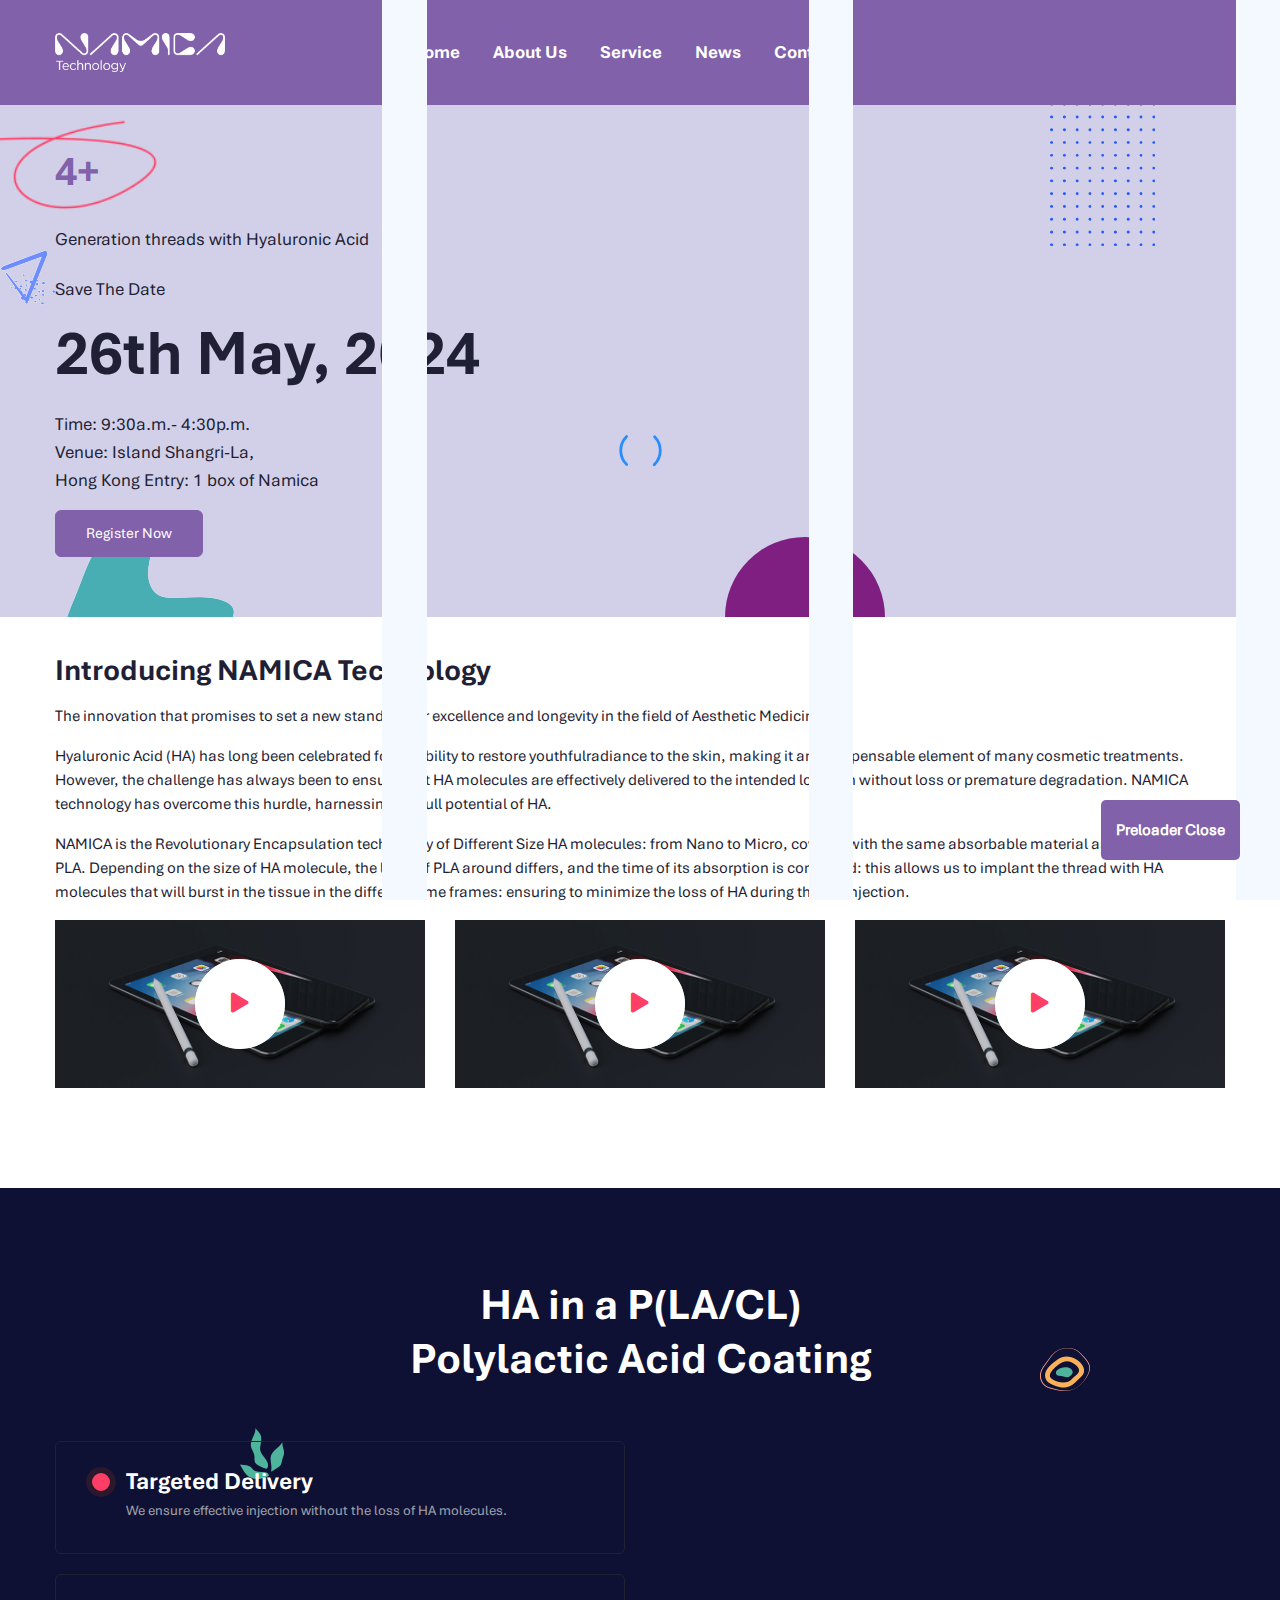
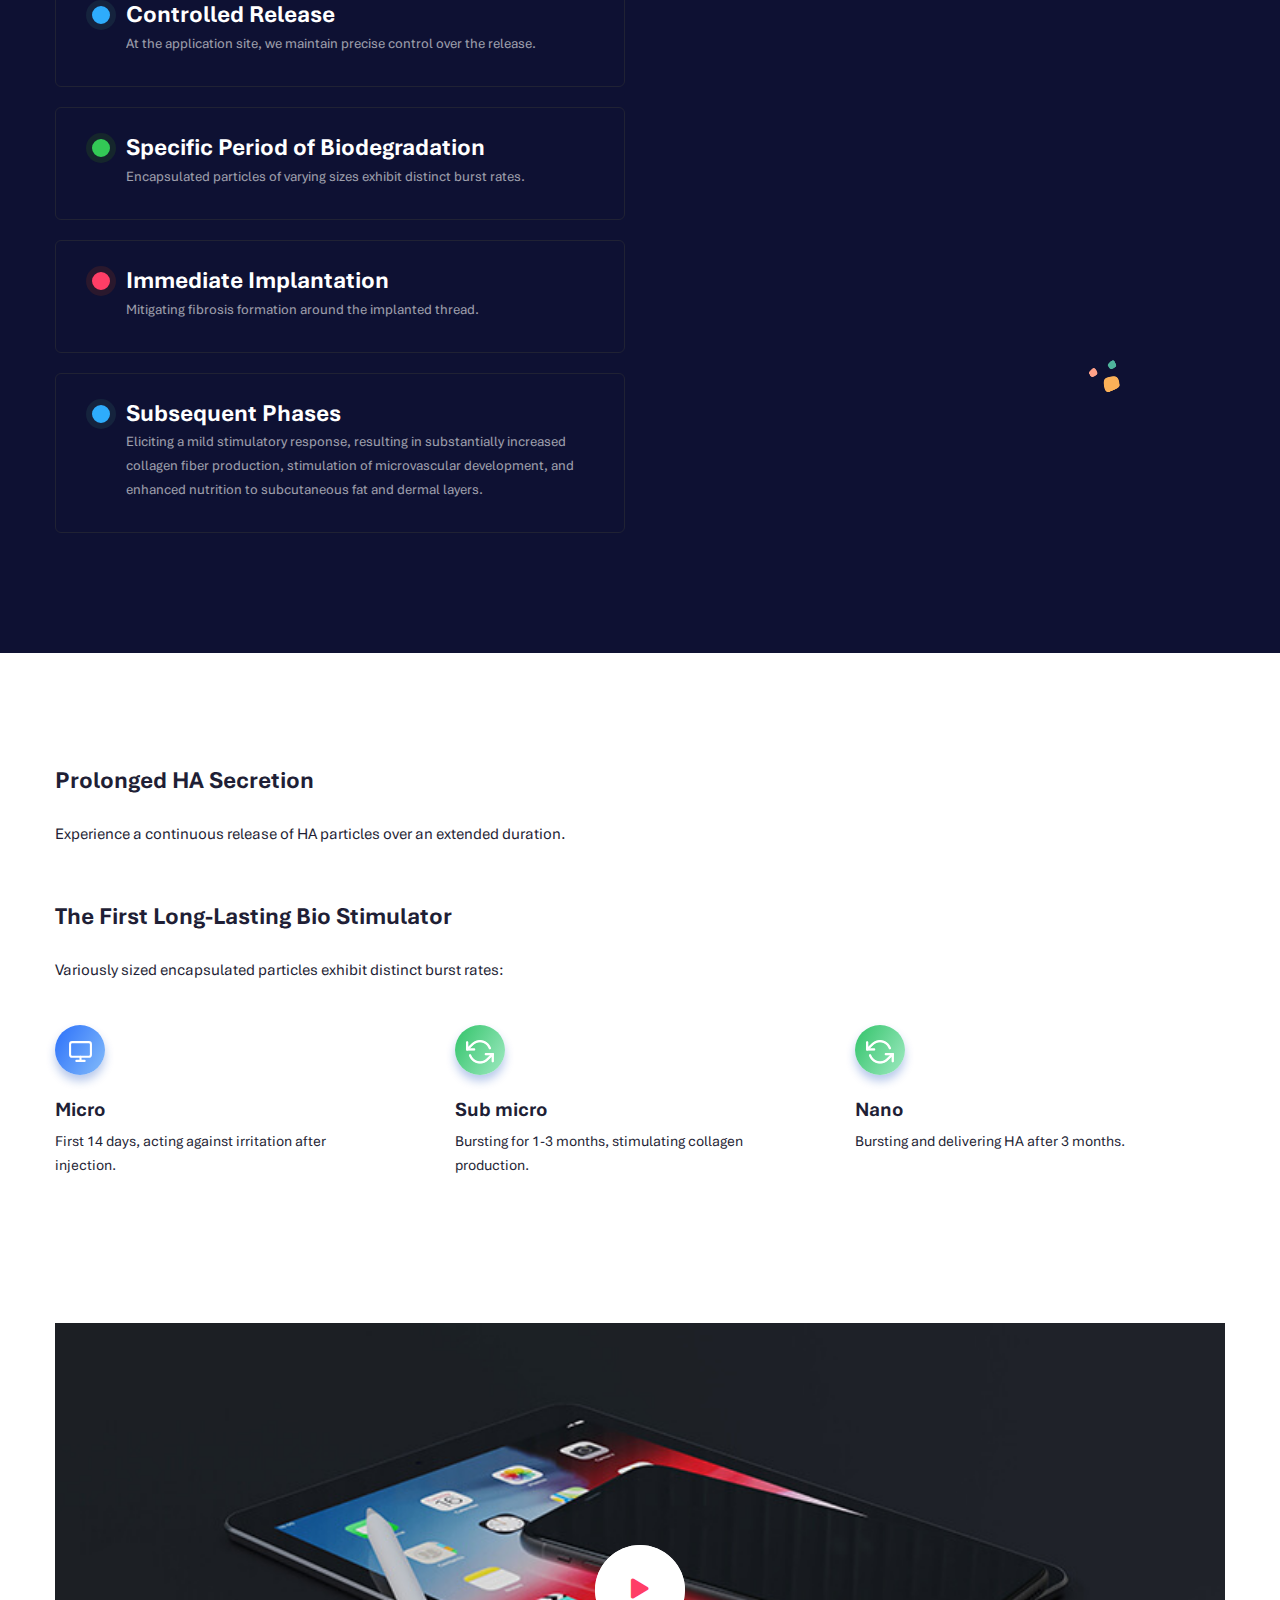
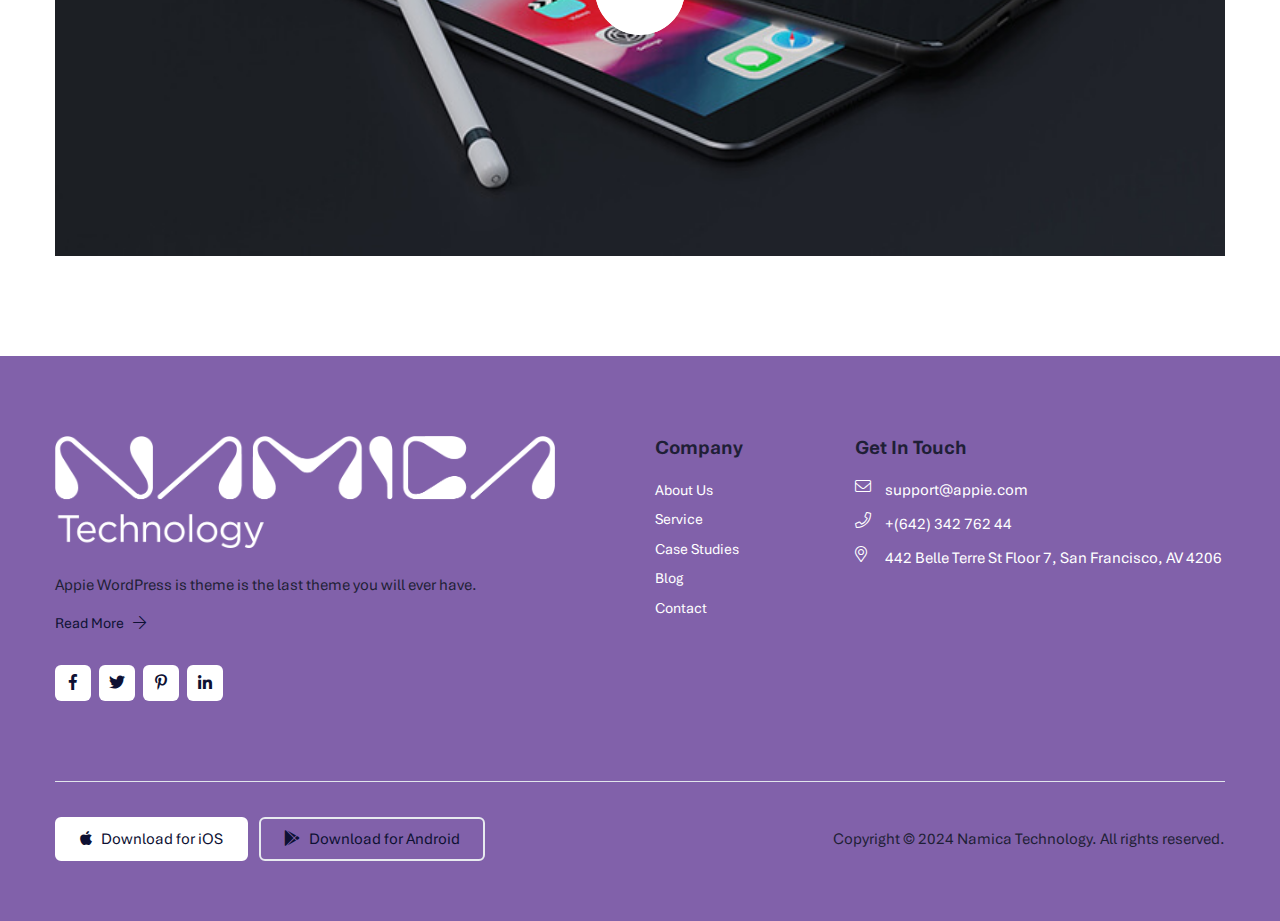
==== index.html @ dc3f9a32 "initial push" ====
<!doctype html>
<html lang="en">

<head>
    <!--====== Required meta tags ======-->
    <meta charset="utf-8">
    <meta http-equiv="x-ua-compatible" content="ie=edge">
    <meta name="description" content="">
    <meta name="viewport" content="width=device-width, initial-scale=1, shrink-to-fit=no">

    <!--====== Title ======-->
    <title>Namica Technology</title>

    <!--====== Favicon Icon ======-->
    <link rel="shortcut icon" href="assets/images/favicon.png" type="image/png">

    <!--====== Bootstrap css ======-->
    <link rel="stylesheet" href="assets/css/bootstrap.min.css">

    <!--====== Fontawesome css ======-->
    <link rel="stylesheet" href="assets/css/font-awesome.min.css">

    <!--====== Magnific Popup css ======-->
    <link rel="stylesheet" href="assets/css/animate.min.css">

    <!--====== Magnific Popup css ======-->
    <link rel="stylesheet" href="assets/css/magnific-popup.css">

    <!--====== Slick css ======-->
    <link rel="stylesheet" href="assets/css/slick.css">

    <!--====== Default css ======-->
    <link rel="stylesheet" href="assets/css/custom-animation.css">
    <link rel="stylesheet" href="assets/css/default.css">

    <!--====== Style css ======-->
    <link rel="stylesheet" href="assets/css/style.css">


</head>

<body>


<!--====== PRELOADER PART START ======-->

<div class="loader-wrap">
    <div class="preloader"><div class="preloader-close">Preloader Close</div></div>
    <div class="layer layer-one"><span class="overlay"></span></div>
    <div class="layer layer-two"><span class="overlay"></span></div>
    <div class="layer layer-three"><span class="overlay"></span></div>
</div>

<!--====== PRELOADER PART ENDS ======-->

<!--====== OFFCANVAS MENU PART START ======-->

<div class="off_canvars_overlay">

</div>
<div class="offcanvas_menu">
    <div class="container-fluid">
        <div class="row">
            <div class="col-12">
                <div class="offcanvas_menu_wrapper">
                    <div class="canvas_close">
                        <a href="javascript:void(0)"><i class="fa fa-times"></i></a>
                    </div>
                    <div class="offcanvas-brand text-center mb-40">
                        <img src="assets/images/logo.png" alt="">
                    </div>
                    <div id="menu" class="text-left ">
                        <ul class="offcanvas_main_menu">
                            <li>
                                <a href="#">Home</a>
                            </li>
                            <li class="menu-item-has-children active">
                                <a href="#">Service</a>
                            </li>
                            <li class="menu-item-has-children active">
                                <a href="#">Feature</a>
                            </li>
                            <li class="menu-item-has-children active">
                                <a href="#">Testimonial</a>
                            </li>
                            <li>
                                <a href="#">News</a>
                            </li>
                            <li>
                                <a href="contact.html">Contact</a>
                            </li>
                        </ul>
                    </div>
                    <div class="offcanvas-social">
                        <ul class="text-center">
                            <li><a href="%24.html"><i class="fab fa-facebook-f"></i></a></li>
                            <li><a href="%24.html"><i class="fab fa-twitter"></i></a></li>
                            <li><a href="%24.html"><i class="fab fa-instagram"></i></a></li>
                            <li><a href="%24.html"><i class="fab fa-dribbble"></i></a></li>
                        </ul>
                    </div>
                    <div class="footer-widget-info">
                        <ul>
                            <li><a href="#"><i class="fal fa-envelope"></i> support@appie.com</a></li>
                            <li><a href="#"><i class="fal fa-phone"></i> +(642) 342 762 44</a></li>
                            <li><a href="#"><i class="fal fa-map-marker-alt"></i> 442 Belle Terre St Floor 7, San Francisco, AV 4206</a></li>
                        </ul>
                    </div>
                </div>
            </div>
        </div>
    </div>
</div>

<!--====== OFFCANVAS MENU PART ENDS ======-->


<!--====== PART START ======-->

<header class="appie-header-area appie-sticky">
    <div class="container">
        <div class="header-nav-box header-nav-4-box">
            <div class="row align-items-center">
                <div class="col-lg-2 col-md-4 col-sm-5 col-6 order-1 order-sm-1">
                    <div class="appie-logo-box">
                        <a href="#">
                            <img src="assets/images/logo-5.png" alt="">
                        </a>
                    </div>
                </div>
                <div class="col-lg-8 col-md-1 col-sm-1 order-3 order-sm-2 text-center">
                    <div class="appie-header-main-menu">
                        <ul>
                            <li>
                                <a href="#">Home</a>
                            </li>
                            <li>
                                <a href="#">About Us</a>
                            </li>
                            <li>
                                <a href="#">Service</a>
                            </li>
                            <li>
                                <a href="#">News</a>
                            </li>
                            <li><a href="#">Contact</a></li>
                        </ul>
                    </div>
                </div>
                <div class="col-lg-2  col-md-7 col-sm-6 col-6 order-2 order-sm-3">
                    <div class="appie-btn-box text-right">
                        <div class="toggle-btn ml-30 canvas_open d-lg-none d-block">
                            <i class="fa fa-bars"></i>
                        </div>
                    </div>
                </div>
            </div>
        </div>
    </div>
</header>

<!--====== PART ENDS ======-->

<!--====== APPIE HERO PART START ======-->

<section class="appie-hero-area appie-hero-4-area">
    <div class="container">
        <div class="row align-items-center">
            <div class="col-lg-6">
                <div class="appie-hero-content appie-hero-content-2">
                    <span>4+</span>
                    <p>Generation threads with Hyaluronic Acid</p>
                    <p>Save The Date</p>
                    <h1 class="appie-title">26th May, 2024</h1>
                    <p>Time: 9:30a.m.- 4:30p.m.</p>
                    <p class="mt-0">Venue: Island Shangri-La,</p>
                    <p class="mt-0">Hong Kong Entry: 1 box of Namica</p>
                    <a class="main-btn mt-3" href="#">Register Now</a>
                </div>
            </div>
            <div class="col-lg-6">
                <div class="appie-hero-thumb appie-hero-thumb-4">
                    <img src="assets/images/hero-thumb-5.png" alt="">
                    <div class="hero-dot">
                        <img src="assets/images/hero-dot.png" alt="">
                    </div>
                </div>
            </div>
        </div>
    </div>
    <div class="hero-shape-1">
        <img src="assets/images/shape/shape-10.png" alt="">
    </div>
</section>

<!--====== APPIE HERO PART ENDS ======-->


<!--====== APPIE VIDEO PLAYER PART START ======-->

<section class="appie-video-player-area pb-100">
    <div class="container">
        <div class="row">
            <div class="col-lg-12">
                <div class="appie-video-player-item">
                    <div class="content">
                        <h3 class="title">Introducing NAMICA Technology</h3>
                        <p class="mt-3">The innovation that promises to set a new standard for excellence and longevity in the field of Aesthetic Medicine.</p>
                        <p class="mt-3">Hyaluronic Acid (HA) has long been celebrated for its ability to restore
                            youthfulradiance to the skin, making it an indispensable element of many cosmetic
                            treatments. However, the challenge has always been to ensure that HA molecules
                            are effectively delivered to the intended location without loss or premature
                            degradation. NAMICA technology has overcome this hurdle, harnessing the full
                            potential of HA.</p>
                        <p class="mt-3">NAMICA is the Revolutionary Encapsulation technology of Different Size HA
                            molecules: from Nano to Micro, covered with the same absorbable material as
                            thread itself: PLA. Depending on the size of HA molecule, the layer of PLA around
                            differs, and the time of its absorption is controlled: this allows us to implant the
                            thread with HA molecules that will burst in the tissue in the different time frames:
                            ensuring to minimize the loss of HA during thread injection.</p>
                    </div>
                    <div class="thumb mt-3">
                        <div class="row">
                            <div class="col-12 col-lg-4">
                                <img src="assets/images/video-thumb-1.jpg" class="img-fluid" alt="">
                                <div class="video-popup">
                                    <a class="appie-video-popup" href="assets/video/1.m4v"><i class="fas fa-play"></i></a>
                                </div>
                            </div>
                            <div class="col-12 col-lg-4">
                                <img src="assets/images/video-thumb-1.jpg" alt="">
                                <div class="video-popup">
                                    <a class="appie-video-popup" href="assets/video/2.m4v"><i class="fas fa-play"></i></a>
                                </div>
                            </div>
                            <div class="col-12 col-lg-4">
                                <img src="assets/images/video-thumb-1.jpg" alt="">
                                <div class="video-popup">
                                    <a class="appie-video-popup" href="assets/video/3.m4v"><i class="fas fa-play"></i></a>
                                </div>
                            </div>
                        </div>
                    </div>
                </div>
            </div>
        </div>
    </div>
</section>

<!--====== APPIE VIDEO PLAYER PART ENDS ======-->


<!--====== APPIE FEATURES 2 PART START ======-->

<section class="appie-features-area-2 pt-90 pb-100" id="features">
    <div class="container">
        <div class="row justify-content-center">
            <div class="col-lg-12">
                <div class="appie-section-title appie-section-title-2 text-center">
                    <h3 class="appie-title">HA in a P(LA/CL) <br> Polylactic Acid Coating</h3>
                </div>
            </div>
        </div>
        <div class="row mt-30 align-items-center">
            <div class="col-lg-6">
                <div class="appie-features-boxes">
                    <div class="appie-features-box-item">
                        <h4 class="title">Targeted Delivery</h4>
                        <p>We ensure effective injection without the loss of HA molecules.</p>
                    </div>
                    <div class="appie-features-box-item item-2">
                        <h4 class="title">Controlled Release</h4>
                        <p>At the application site, we maintain precise control over the release.</p>
                    </div>
                    <div class="appie-features-box-item item-3">
                        <h4 class="title">Specific Period of Biodegradation</h4>
                        <p>Encapsulated particles of varying sizes exhibit distinct burst rates.</p>
                    </div>
                    <div class="appie-features-box-item item-4">
                        <h4 class="title">Immediate Implantation</h4>
                        <p>Mitigating fibrosis formation around the implanted thread.</p>
                    </div>
                    <div class="appie-features-box-item item-2">
                        <h4 class="title">Subsequent Phases</h4>
                        <p> Eliciting a mild stimulatory response, resulting in substantially
                            increased collagen fiber production, stimulation of microvascular development, and
                            enhanced nutrition to subcutaneous fat and dermal layers.</p>
                    </div>
                </div>
            </div>
            <div class="col-lg-6 text-center">
                <div class="appie-features-thumb wow animated fadeInRight" data-wow-duration="2000ms" data-wow-delay="200ms">
                    <img src="assets/images/features-thumb-2.png" alt="">
                </div>
            </div>
        </div>
    </div>
    <div class="features-shape-1">
        <img src="assets/images/shape/shape-15.png" alt="">
    </div>
    <div class="features-shape-2">
        <img src="assets/images/shape/shape-14.png" alt="">
    </div>
    <div class="features-shape-3">
        <img src="assets/images/shape/shape-13.png" alt="">
    </div>
</section>

<!--====== APPIE FEATURES 2 PART ENDS ======-->

<!--====== APPIE ABOUT 3 PART START ======-->

<section class="appie-about-3-area pt-100 pb-100" id="features">
    <div class="container">
        <div class="row align-items-center">
            <div class="col-lg-12">
                <div class="appie-traffic-title">
                    <h4 class="title">Prolonged HA Secretion</h4>
                    <p>Experience a continuous release of HA particles over an extended duration.</p>
                </div>
                <div class="appie-traffic-title">
                    <h4 class="title">The First Long-Lasting Bio Stimulator</h4>
                    <p> Variously sized encapsulated particles exhibit distinct burst rates:</p>
                </div>
                <div class="row">
                    <div class="col-sm-4">
                        <div class="appie-traffic-service mb-30">
                            <div class="icon">
                                <img src="assets/images/icon/5.svg" alt="">
                            </div>
                            <h5 class="title">Micro</h5>
                            <p>First 14 days, acting against irritation after injection.</p>
                        </div>
                    </div>
                    <div class="col-sm-4">
                        <div class="appie-traffic-service item-2 mb-30">
                            <div class="icon">
                                <img src="assets/images/icon/1.png" alt="">
                            </div>
                            <h5 class="title">Sub micro</h5>
                            <p>Bursting for 1-3 months, stimulating collagen production.</p>
                        </div>
                    </div>
                    <div class="col-sm-4">
                        <div class="appie-traffic-service item-2 mb-30">
                            <div class="icon">
                                <img src="assets/images/icon/1.png" alt="">
                            </div>
                            <h5 class="title">Nano</h5>
                            <p>Bursting and delivering HA after 3 months.</p>
                        </div>
                    </div>
                </div>
            </div>
        </div>
    </div>
</section>


<section class="appie-video-player-area pb-100">
    <div class="container">
        <div class="row">
            <div class="col-lg-12">
                <div class="appie-video-player-item">
                    <div class="thumb mt-3">
                        <div class="row">
                            <div class="col-12">
                                <img src="assets/images/video-thumb-1.jpg" class="img-fluid" alt="">
                                <div class="video-popup">
                                    <a class="appie-video-popup" href="assets/video/1.m4v"><i class="fas fa-play"></i></a>
                                </div>
                            </div>
                        </div>
                    </div>
                </div>
            </div>
        </div>
    </div>
</section>

<!--====== APPIE ABOUT 3 PART ENDS ======-->

<!--====== APPIE FOOTER PART START ======-->

<section class="appie-footer-area">
    <div class="container">
        <div class="row">
            <div class="col-lg-6 col-md-6">
                <div class="footer-about-widget footer-about-widget-5">
                    <div class="logo">
                        <a href="#"><img src="assets/images/logo-5.png" alt=""></a>
                    </div>
                    <p>Appie WordPress is theme is the last theme you will ever have.</p>
                    <a href="#">Read More <i class="fal fa-arrow-right"></i></a>
                    <div class="social mt-30">
                        <ul>
                            <li><a href="#"><i class="fab fa-facebook-f"></i></a></li>
                            <li><a href="#"><i class="fab fa-twitter"></i></a></li>
                            <li><a href="#"><i class="fab fa-pinterest-p"></i></a></li>
                            <li><a href="#"><i class="fab fa-linkedin-in"></i></a></li>
                        </ul>
                    </div>
                </div>
            </div>
            <div class="col-lg-2 col-md-6">
                <div class="footer-navigation footer-navigation-5">
                    <h4 class="title">Company</h4>
                    <ul>
                        <li><a href="#">About Us</a></li>
                        <li><a href="#">Service</a></li>
                        <li><a href="#">Case Studies</a></li>
                        <li><a href="#">Blog</a></li>
                        <li><a href="#">Contact</a></li>
                    </ul>
                </div>
            </div>
            <div class="col-lg-4 col-md-6">
                <div class="footer-widget-info">
                    <h4 class="title">Get In Touch</h4>
                    <ul>
                        <li><a href="#"><i class="fal fa-envelope"></i> support@appie.com</a></li>
                        <li><a href="#"><i class="fal fa-phone"></i> +(642) 342 762 44</a></li>
                        <li><a href="#"><i class="fal fa-map-marker-alt"></i> 442 Belle Terre St Floor 7, San Francisco, AV 4206</a></li>
                    </ul>
                </div>
            </div>
        </div>
        <div class="row">
            <div class="col-lg-12">
                <div class="footer-copyright d-flex align-items-center justify-content-between pt-35">
                    <div class="apps-download-btn">
                        <ul>
                            <li><a href="#"><i class="fab fa-apple"></i> Download for iOS</a></li>
                            <li><a class="item-2" href="#"><i class="fab fa-google-play"></i> Download for Android</a></li>
                        </ul>
                    </div>
                    <div class="copyright-text">
                        <p>Copyright © 2024 Namica Technology. All rights reserved.</p>
                    </div>
                </div>
            </div>
        </div>
    </div>
</section>

<!--====== APPIE FOOTER PART ENDS ======-->


<!--====== APPIE BACK TO TOP PART ENDS ======-->
<div class="back-to-top back-to-top-5">
    <a href="#"><i class="fal fa-arrow-up"></i></a>
</div>
<!--====== APPIE BACK TO TOP PART ENDS ======-->


<!--====== jquery js ======-->
<script src="assets/js/vendor/modernizr-3.6.0.min.js"></script>
<script src="assets/js/vendor/jquery-1.12.4.min.js"></script>

<!--====== Bootstrap js ======-->
<script src="assets/js/bootstrap.min.js"></script>
<script src="assets/js/popper.min.js"></script>

<!--====== wow js ======-->
<script src="assets/js/wow.js"></script>

<!--====== Slick js ======-->
<script src="assets/js/jquery.counterup.min.js"></script>
<script src="assets/js/waypoints.min.js"></script>

<!--====== TweenMax js ======-->
<script src="assets/js/TweenMax.min.js"></script>

<!--====== Slick js ======-->
<script src="assets/js/slick.min.js"></script>

<!--====== Magnific Popup js ======-->
<script src="assets/js/jquery.magnific-popup.min.js"></script>

<!--====== Main js ======-->
<script src="assets/js/main.js"></script>

</body>

</html>
---- assets/css/custom-animation.css ----
@-webkit-keyframes jump {
    0% {
        -webkit-transform: translate3d(0, 0, 0);
        transform: translate3d(0, 0, 0);
    }

    40% {
        -webkit-transform: translate3d(0, 50%, 0);
        transform: translate3d(0, 50%, 0);
    }

    100% {
        -webkit-transform: translate3d(0, 0, 0);
        transform: translate3d(0, 0, 0);
    }
}

@keyframes jump {
    0% {
        -webkit-transform: translate3d(0, 0, 0);
        transform: translate3d(0, 0, 0);
    }

    40% {
        -webkit-transform: translate3d(0, 50%, 0);
        transform: translate3d(0, 50%, 0);
    }

    100% {
        -webkit-transform: translate3d(0, 0, 0);
        transform: translate3d(0, 0, 0);
    }
}

@-webkit-keyframes rotated {
    0% {
        -webkit-transform: rotate(0);
        transform: rotate(0);
    }

    100% {
        -webkit-transform: rotate(360deg);
        transform: rotate(360deg);
    }
}

@keyframes rotated {
    0% {
        -webkit-transform: rotate(0);
        transform: rotate(0);
    }

    100% {
        -webkit-transform: rotate(360deg);
        transform: rotate(360deg);
    }
}

@-webkit-keyframes rotatedHalf {
    0% {
        -webkit-transform: rotate(0);
        transform: rotate(0);
    }

    50% {
        -webkit-transform: rotate(90deg);
        transform: rotate(90deg);
    }

    100% {
        -webkit-transform: rotate(0);
        transform: rotate(0);
    }
}

@keyframes rotatedHalf {
    0% {
        -webkit-transform: rotate(0);
        transform: rotate(0);
    }

    50% {
        -webkit-transform: rotate(90deg);
        transform: rotate(90deg);
    }

    100% {
        -webkit-transform: rotate(0);
        transform: rotate(0);
    }
}

@-webkit-keyframes rotatedHalfTwo {
    0% {
        -webkit-transform: rotate(-90deg);
        transform: rotate(-90deg);
    }

    100% {
        -webkit-transform: rotate(90deg);
        transform: rotate(90deg);
    }
}

@keyframes rotatedHalfTwo {
    0% {
        -webkit-transform: rotate(-90deg);
        transform: rotate(-90deg);
    }

    100% {
        -webkit-transform: rotate(90deg);
        transform: rotate(90deg);
    }
}


@-webkit-keyframes scale-upOne {
    0% {
        -webkit-transform: scale(1);
        transform: scale(1);
    }

    100% {
        -webkit-transform: scale(0.2);
        transform: scale(0.2);
    }
}

@keyframes scale-upOne {
    0% {
        -webkit-transform: scale(1);
        transform: scale(1);
    }

    100% {
        -webkit-transform: scale(0.2);
        transform: scale(0.2);
    }
}

@-webkit-keyframes scale-right {
    0% {
        -webkit-transform: translateX(-50%);
        transform: translateX(-50%);
    }

    50% {
        -webkit-transform: translateX(50%);
        transform: translateX(50%);
    }

    100% {
        -webkit-transform: translateX(-50%);
        transform: translateX(-50%);
    }
}

@keyframes scale-right {
    0% {
        -webkit-transform: translateX(-50%);
        transform: translateX(-50%);
    }

    50% {
        -webkit-transform: translateX(50%);
        transform: translateX(50%);
    }

    100% {
        -webkit-transform: translateX(-50%);
        transform: translateX(-50%);
    }
}

@-webkit-keyframes fade-in {
    0% {
        opacity: 0.7;
    }

    40% {
        opacity: 1;
    }

    100% {
        opacity: 0.7;
    }
}

@keyframes fade-in {
    0% {
        opacity: 0.7;
    }

    40% {
        opacity: 1;
    }

    100% {
        opacity: 0.7;
    }
}


@keyframes hvr-ripple-out {
    0% {
        top: 0px;
        right: 0px;
        bottom: 0px;
        left: 0px;
        opacity: 1;
    }

    100% {
        top: -6px;
        right: -6px;
        bottom: -6px;
        left: -6px;
        opacity: 0;
    }
}

@keyframes hvr-ripple-out-two {
    0% {
        top: 0;
        right: 0;
        bottom: 0;
        left: 0;
        opacity: 1;
    }

    100% {
        top: -12px;
        right: -12px;
        bottom: -12px;
        left: -12px;
        opacity: 0;
    }
}

@-webkit-keyframes scale-up-one {
    0% {
        -webkit-transform: scale(1);
        transform: scale(1);
    }

    40% {
        -webkit-transform: scale(0.5);
        transform: scale(0.5);
    }

    100% {
        -webkit-transform: scale(1);
        transform: scale(1);
    }
}

@keyframes scale-up-one {
    0% {
        -webkit-transform: scale(1);
        transform: scale(1);
    }

    40% {
        -webkit-transform: scale(0.5);
        transform: scale(0.5);
    }

    100% {
        -webkit-transform: scale(1);
        transform: scale(1);
    }
}

@-webkit-keyframes scale-up-two {
    0% {
        -webkit-transform: scale(0.5);
        transform: scale(0.5);
    }

    40% {
        -webkit-transform: scale(0.8);
        transform: scale(0.8);
    }

    100% {
        -webkit-transform: scale(0.5);
        transform: scale(0.5);
    }
}

@keyframes scale-up-two {
    0% {
        -webkit-transform: scale(0.5);
        transform: scale(0.5);
    }

    40% {
        -webkit-transform: scale(0.8);
        transform: scale(0.8);
    }

    100% {
        -webkit-transform: scale(0.5);
        transform: scale(0.5);
    }
}

@-webkit-keyframes scale-up-three {
    0% {
        -webkit-transform: scale(0.7);
        transform: scale(0.7);
    }

    40% {
        -webkit-transform: scale(0.4);
        transform: scale(0.4);
    }

    100% {
        -webkit-transform: scale(0.7);
        transform: scale(0.7);
    }
}

@keyframes scale-up-three {
    0% {
        -webkit-transform: scale(0.7);
        transform: scale(0.7);
    }

    40% {
        -webkit-transform: scale(0.4);
        transform: scale(0.4);
    }

    100% {
        -webkit-transform: scale(0.7);
        transform: scale(0.7);
    }
}


@keyframes animationFramesOne {
    0% {
        transform: translate(0px, 0px) rotate(0deg);
    }

    20% {
        transform: translate(73px, -1px) rotate(36deg);
    }

    40% {
        transform: translate(141px, 72px) rotate(72deg);
    }

    60% {
        transform: translate(83px, 122px) rotate(108deg);
    }

    80% {
        transform: translate(-40px, 72px) rotate(144deg);
    }

    100% {
        transform: translate(0px, 0px) rotate(0deg);
    }
}


@-webkit-keyframes animationFramesOne {
    0% {
        -webkit-transform: translate(0px, 0px) rotate(0deg);
    }

    20% {
        -webkit-transform: translate(73px, -1px) rotate(36deg);
    }

    40% {
        -webkit-transform: translate(141px, 72px) rotate(72deg);
    }

    60% {
        -webkit-transform: translate(83px, 122px) rotate(108deg);
    }

    80% {
        -webkit-transform: translate(-40px, 72px) rotate(144deg);
    }

    100% {
        -webkit-transform: translate(0px, 0px) rotate(0deg);
    }
}

@keyframes animationFramesTwo {
    0% {
        transform: translate(0px, 0px) rotate(0deg) scale(1);
    }

    20% {
        transform: translate(73px, -1px) rotate(36deg) scale(0.9);
    }

    40% {
        transform: translate(141px, 72px) rotate(72deg) scale(1);
    }

    60% {
        transform: translate(83px, 122px) rotate(108deg) scale(1.2);
    }

    80% {
        transform: translate(-40px, 72px) rotate(144deg) scale(1.1);
    }

    100% {
        transform: translate(0px, 0px) rotate(0deg) scale(1);
    }
}


@-webkit-keyframes animationFramesTwo {
    0% {
        -webkit-transform: translate(0px, 0px) rotate(0deg) scale(1);
    }

    20% {
        -webkit-transform: translate(73px, -1px) rotate(36deg) scale(0.9);
    }

    40% {
        -webkit-transform: translate(141px, 72px) rotate(72deg) scale(1);
    }

    60% {
        -webkit-transform: translate(83px, 122px) rotate(108deg) scale(1.2);
    }

    80% {
        -webkit-transform: translate(-40px, 72px) rotate(144deg) scale(1.1);
    }

    100% {
        -webkit-transform: translate(0px, 0px) rotate(0deg) scale(1);
    }
}


@keyframes animationFramesThree {
    0% {
        transform: translate(165px, -179px);
    }

    100% {
        transform: translate(-346px, 617px);
    }
}


@-webkit-keyframes animationFramesThree {
    0% {
        -webkit-transform: translate(165px, -179px);
    }

    100% {
        -webkit-transform: translate(-346px, 617px);
    }
}


@keyframes animationFramesFour {
    0% {
        transform: translate(-300px, 151px) rotate(0deg);
    }

    100% {
        transform: translate(251px, -200px) rotate(180deg);
    }
}


@-webkit-keyframes animationFramesFour {
    0% {
        -webkit-transform: translate(-300px, 151px) rotate(0deg);
    }

    100% {
        -webkit-transform: translate(251px, -200px) rotate(180deg);
    }
}


@keyframes animationFramesFive {
    0% {
        transform: translate(61px, -99px) rotate(0deg);
    }

    21% {
        transform: translate(4px, -190px) rotate(38deg);
    }

    41% {
        transform: translate(-139px, -200px) rotate(74deg);
    }

    60% {
        transform: translate(-263px, -164px) rotate(108deg);
    }

    80% {
        transform: translate(-195px, -49px) rotate(144deg);
    }

    100% {
        transform: translate(-1px, 0px) rotate(180deg);
    }
}


@-webkit-keyframes animationFramesFive {
    0% {
        -webkit-transform: translate(61px, -99px) rotate(0deg);
    }

    21% {
        -webkit-transform: translate(4px, -190px) rotate(38deg);
    }

    41% {
        -webkit-transform: translate(-139px, -200px) rotate(74deg);
    }

    60% {
        -webkit-transform: translate(-263px, -164px) rotate(108deg);
    }

    80% {
        -webkit-transform: translate(-195px, -49px) rotate(144deg);
    }

    100% {
        -webkit-transform: translate(-1px, 0px) rotate(180deg);
    }
}

@keyframes gradientBG {
    0% {
        background-position: 0 0;
    }

    50% {
        background-position: 300% 0;
    }

    100% {
        background-position: 0 0;
    }
}

@-webkit-keyframes gradientBG {
    0% {
        background-position: 0 0;
    }

    50% {
        background-position: 300% 0;
    }

    100% {
        background-position: 0 0;
    }
}

@keyframes imageBgAnim {
    0% {
        background-position: 0 0;
    }

    50% {
        background-position: 120% 0;
    }

    100% {
        background-position: 0 0;
    }
}

@-webkit-keyframes gradientBG {
    0% {
        background-position: 0 0;
    }

    50% {
        background-position: 120% 0;
    }

    100% {
        background-position: 0 0;
    }
}
---- assets/css/default.css ----
/* Deafult Margin & Padding */
/*-- Margin Top --*/
.mt-5 {
	margin-top: 5px;
}
.mt-10 {
	margin-top: 10px;
}
.mt-15 {
	margin-top: 15px;
}
.mt-20 {
	margin-top: 20px;
}
.mt-25 {
	margin-top: 25px;
}
.mt-30 {
	margin-top: 30px;
}
.mt-35 {
	margin-top: 35px;
}
.mt-40 {
	margin-top: 40px;
}
.mt-45 {
	margin-top: 45px;
}
.mt-50 {
	margin-top: 50px;
}
.mt-55 {
	margin-top: 55px;
}
.mt-60 {
	margin-top: 60px;
}
.mt-65 {
	margin-top: 65px;
}
.mt-70 {
	margin-top: 70px;
}
.mt-75 {
	margin-top: 75px;
}
.mt-80 {
	margin-top: 80px;
}
.mt-85 {
	margin-top: 85px;
}
.mt-90 {
	margin-top: 90px;
}
.mt-95 {
	margin-top: 95px;
}
.mt-100 {
	margin-top: 100px;
}
.mt-105 {
	margin-top: 105px;
}
.mt-110 {
	margin-top: 110px;
}
.mt-115 {
	margin-top: 115px;
}
.mt-120 {
	margin-top: 120px;
}
.mt-125 {
	margin-top: 125px;
}
.mt-130 {
	margin-top: 130px;
}
.mt-135 {
	margin-top: 135px;
}
.mt-140 {
	margin-top: 140px;
}
.mt-145 {
	margin-top: 145px;
}
.mt-150 {
	margin-top: 150px;
}
.mt-155 {
	margin-top: 155px;
}
.mt-160 {
	margin-top: 160px;
}
.mt-165 {
	margin-top: 165px;
}
.mt-170 {
	margin-top: 170px;
}
.mt-175 {
	margin-top: 175px;
}
.mt-180 {
	margin-top: 180px;
}
.mt-185 {
	margin-top: 185px;
}
.mt-190 {
	margin-top: 190px;
}
.mt-195 {
	margin-top: 195px;
}
.mt-200 {
	margin-top: 200px;
}
/*-- Margin Bottom --*/

.mb-5 {
	margin-bottom: 5px;
}
.mb-10 {
	margin-bottom: 10px;
}
.mb-15 {
	margin-bottom: 15px;
}
.mb-20 {
	margin-bottom: 20px;
}
.mb-25 {
	margin-bottom: 25px;
}
.mb-30 {
	margin-bottom: 30px;
}
.mb-35 {
	margin-bottom: 35px;
}
.mb-40 {
	margin-bottom: 40px;
}
.mb-45 {
	margin-bottom: 45px;
}
.mb-50 {
	margin-bottom: 50px;
}
.mb-55 {
	margin-bottom: 55px;
}
.mb-60 {
	margin-bottom: 60px;
}
.mb-65 {
	margin-bottom: 65px;
}
.mb-70 {
	margin-bottom: 70px;
}
.mb-75 {
	margin-bottom: 75px;
}
.mb-80 {
	margin-bottom: 80px;
}
.mb-85 {
	margin-bottom: 85px;
}
.mb-90 {
	margin-bottom: 90px;
}
.mb-95 {
	margin-bottom: 95px;
}
.mb-100 {
	margin-bottom: 100px;
}
.mb-105 {
	margin-bottom: 105px;
}
.mb-110 {
	margin-bottom: 110px;
}
.mb-115 {
	margin-bottom: 115px;
}
.mb-120 {
	margin-bottom: 120px;
}
.mb-125 {
	margin-bottom: 125px;
}
.mb-130 {
	margin-bottom: 130px;
}
.mb-135 {
	margin-bottom: 135px;
}
.mb-140 {
	margin-bottom: 140px;
}
.mb-145 {
	margin-bottom: 145px;
}
.mb-150 {
	margin-bottom: 150px;
}
.mb-155 {
	margin-bottom: 155px;
}
.mb-160 {
	margin-bottom: 160px;
}
.mb-165 {
	margin-bottom: 165px;
}
.mb-170 {
	margin-bottom: 170px;
}
.mb-175 {
	margin-bottom: 175px;
}
.mb-180 {
	margin-bottom: 180px;
}
.mb-185 {
	margin-bottom: 185px;
}
.mb-190 {
	margin-bottom: 190px;
}
.mb-195 {
	margin-bottom: 195px;
}
.mb-200 {
	margin-bottom: 200px;
}
/*-- margin left --*/
.ml-5 {
	margin-left: 5px;
}
.ml-10 {
	margin-left: 10px;
}
.ml-15 {
	margin-left: 15px;
}
.ml-20 {
	margin-left: 20px;
}
.ml-25 {
	margin-left: 25px;
}
.ml-30 {
	margin-left: 30px;
}
.ml-35 {
	margin-left: 35px;
}
.ml-40 {
	margin-left: 40px;
}
.ml-45 {
	margin-left: 45px;
}
.ml-50 {
	margin-left: 50px;
}
.ml-55 {
	margin-left: 55px;
}
.ml-60 {
	margin-left: 60px;
}
.ml-65 {
	margin-left: 65px;
}
.ml-70 {
	margin-left: 70px;
}
.ml-75 {
	margin-left: 75px;
}
.ml-80 {
	margin-left: 80px;
}
.ml-85 {
	margin-left: 85px;
}
.ml-90 {
	margin-left: 90px;
}
.ml-95 {
	margin-left: 95px;
}
.ml-100 {
	margin-left: 100px;
}
.ml-105 {
	margin-left: 105px;
}
.ml-110 {
	margin-left: 110px;
}
.ml-115 {
	margin-left: 115px;
}
.ml-120 {
	margin-left: 120px;
}
.ml-125 {
	margin-left: 125px;
}
.ml-130 {
	margin-left: 130px;
}
.ml-135 {
	margin-left: 135px;
}
.ml-140 {
	margin-left: 140px;
}
.ml-145 {
	margin-left: 145px;
}
.ml-150 {
	margin-left: 150px;
}
.ml-155 {
	margin-left: 155px;
}
.ml-160 {
	margin-left: 160px;
}
.ml-165 {
	margin-left: 165px;
}
.ml-170 {
	margin-left: 170px;
}
.ml-175 {
	margin-left: 175px;
}
.ml-180 {
	margin-left: 180px;
}
.ml-185 {
	margin-left: 185px;
}
.ml-190 {
	margin-left: 190px;
}
.ml-195 {
	margin-left: 195px;
}
.ml-200 {
	margin-left: 200px;
}
/*-- margin right --*/
.mr-5 {
	margin-right: 5px;
}
.mr-10 {
	margin-right: 10px;
}
.mr-15 {
	margin-right: 15px;
}
.mr-20 {
	margin-right: 20px;
}
.mr-25 {
	margin-right: 25px;
}
.mr-30 {
	margin-right: 30px;
}
.mr-35 {
	margin-right: 35px;
}
.mr-40 {
	margin-right: 40px;
}
.mr-45 {
	margin-right: 45px;
}
.mr-50 {
	margin-right: 50px;
}
.mr-55 {
	margin-right: 55px;
}
.mr-60 {
	margin-right: 60px;
}
.mr-65 {
	margin-right: 65px;
}
.mr-70 {
	margin-right: 70px;
}
.mr-75 {
	margin-right: 75px;
}
.mr-80 {
	margin-right: 80px;
}
.mr-85 {
	margin-right: 85px;
}
.mr-90 {
	margin-right: 90px;
}
.mr-95 {
	margin-right: 95px;
}
.mr-100 {
	margin-right: 100px;
}
.mr-105 {
	margin-right: 105px;
}
.mr-110 {
	margin-right: 110px;
}
.mr-115 {
	margin-right: 115px;
}
.mr-120 {
	margin-right: 120px;
}
.mr-125 {
	margin-right: 125px;
}
.mr-130 {
	margin-right: 130px;
}
.mr-135 {
	margin-right: 135px;
}
.mr-140 {
	margin-right: 140px;
}
.mr-145 {
	margin-right: 145px;
}
.mr-150 {
	margin-right: 150px;
}
.mr-155 {
	margin-right: 155px;
}
.mr-160 {
	margin-right: 160px;
}
.mr-165 {
	margin-right: 165px;
}
.mr-170 {
	margin-right: 170px;
}
.mr-175 {
	margin-right: 175px;
}
.mr-180 {
	margin-right: 180px;
}
.mr-185 {
	margin-right: 185px;
}
.mr-190 {
	margin-right: 190px;
}
.mr-195 {
	margin-right: 195px;
}
.mr-200 {
	margin-right: 200px;
}


/*-- Padding Top --*/

.pt-5 {
	padding-top: 5px;
}
.pt-10 {
	padding-top: 10px;
}
.pt-15 {
	padding-top: 15px;
}
.pt-20 {
	padding-top: 20px;
}
.pt-25 {
	padding-top: 25px;
}
.pt-30 {
	padding-top: 30px;
}
.pt-35 {
	padding-top: 35px;
}
.pt-40 {
	padding-top: 40px;
}
.pt-45 {
	padding-top: 45px;
}
.pt-50 {
	padding-top: 50px;
}
.pt-55 {
	padding-top: 55px;
}
.pt-60 {
	padding-top: 60px;
}
.pt-65 {
	padding-top: 65px;
}
.pt-70 {
	padding-top: 70px;
}
.pt-75 {
	padding-top: 75px;
}
.pt-80 {
	padding-top: 80px;
}
.pt-85 {
	padding-top: 85px;
}
.pt-90 {
	padding-top: 90px;
}
.pt-95 {
	padding-top: 95px;
}
.pt-100 {
	padding-top: 100px;
}
.pt-105 {
	padding-top: 105px;
}
.pt-110 {
	padding-top: 110px;
}
.pt-115 {
	padding-top: 115px;
}
.pt-120 {
	padding-top: 120px;
}
.pt-125 {
	padding-top: 125px;
}
.pt-130 {
	padding-top: 130px;
}
.pt-135 {
	padding-top: 135px;
}
.pt-140 {
	padding-top: 140px;
}
.pt-145 {
	padding-top: 145px;
}
.pt-150 {
	padding-top: 150px;
}
.pt-155 {
	padding-top: 155px;
}
.pt-160 {
	padding-top: 160px;
}
.pt-165 {
	padding-top: 165px;
}
.pt-170 {
	padding-top: 170px;
}
.pt-175 {
	padding-top: 175px;
}
.pt-180 {
	padding-top: 180px;
}
.pt-185 {
	padding-top: 185px;
}
.pt-190 {
	padding-top: 190px;
}
.pt-195 {
	padding-top: 195px;
}
.pt-200 {
	padding-top: 200px;
}
/*-- Padding Bottom --*/

.pb-5 {
	padding-bottom: 5px;
}
.pb-10 {
	padding-bottom: 10px;
}
.pb-15 {
	padding-bottom: 15px;
}
.pb-20 {
	padding-bottom: 20px;
}
.pb-25 {
	padding-bottom: 25px;
}
.pb-30 {
	padding-bottom: 30px;
}
.pb-35 {
	padding-bottom: 35px;
}
.pb-40 {
	padding-bottom: 40px;
}
.pb-45 {
	padding-bottom: 45px;
}
.pb-50 {
	padding-bottom: 50px;
}
.pb-55 {
	padding-bottom: 55px;
}
.pb-60 {
	padding-bottom: 60px;
}
.pb-65 {
	padding-bottom: 65px;
}
.pb-70 {
	padding-bottom: 70px;
}
.pb-75 {
	padding-bottom: 75px;
}
.pb-80 {
	padding-bottom: 80px;
}
.pb-85 {
	padding-bottom: 85px;
}
.pb-90 {
	padding-bottom: 90px;
}
.pb-95 {
	padding-bottom: 95px;
}
.pb-100 {
	padding-bottom: 100px;
}
.pb-105 {
	padding-bottom: 105px;
}
.pb-110 {
	padding-bottom: 110px;
}
.pb-115 {
	padding-bottom: 115px;
}
.pb-120 {
	padding-bottom: 120px;
}
.pb-125 {
	padding-bottom: 125px;
}
.pb-130 {
	padding-bottom: 130px;
}
.pb-135 {
	padding-bottom: 135px;
}
.pb-140 {
	padding-bottom: 140px;
}
.pb-145 {
	padding-bottom: 145px;
}
.pb-150 {
	padding-bottom: 150px;
}
.pb-155 {
	padding-bottom: 155px;
}
.pb-160 {
	padding-bottom: 160px;
}
.pb-165 {
	padding-bottom: 165px;
}
.pb-170 {
	padding-bottom: 170px;
}
.pb-175 {
	padding-bottom: 175px;
}
.pb-180 {
	padding-bottom: 180px;
}
.pb-185 {
	padding-bottom: 185px;
}
.pb-190 {
	padding-bottom: 190px;
}
.pb-195 {
	padding-bottom: 195px;
}
.pb-200 {
	padding-bottom: 200px;
}

/*-- Padding left --*/

.pl-0 {
	padding-left: 0px;
}
.pl-5 {
	padding-left: 5px;
}
.pl-10 {
	padding-left: 10px;
}
.pl-15 {
	padding-left: 15px;
}
.pl-20 {
	padding-left: 20px;
}
.pl-25 {
	padding-left: 25px;
}
.pl-30 {
	padding-left: 30px;
}
.pl-35 {
	padding-left: 35px;
}
.pl-40 {
	padding-left: 40px;
}
.pl-45 {
	padding-left: 45px;
}
.pl-50 {
	padding-left: 50px;
}
.pl-55 {
	padding-left: 55px;
}
.pl-60 {
	padding-left: 60px;
}
.pl-65 {
	padding-left: 65px;
}
.pl-70 {
	padding-left: 70px;
}
.pl-75 {
	padding-left: 75px;
}
.pl-80 {
	padding-left: 80px;
}
.pl-85 {
	padding-left: 85px;
}
.pl-90 {
	padding-left: 90px;
}
.pl-100 {
	padding-left: 100px;
}
.pl-105 {
	padding-left: 105px;
}
.pl-110 {
	padding-left: 110px;
}
.pl-115 {
	padding-left: 115px;
}
.pl-120 {
	padding-left: 120px;
}
.pl-125 {
	padding-left: 125px;
}
/*-- Padding right --*/

.pr-0 {
	padding-right: 0px;
}
.pr-5 {
	padding-right: 5px;
}
.pr-10 {
	padding-right: 10px;
}
.pr-15 {
	padding-right: 15px;
}
.pr-20 {
	padding-right: 20px;
}
.pr-25 {
	padding-right: 25px;
}
.pr-30 {
	padding-right: 30px;
}
.pr-35 {
	padding-right: 35px;
}
.pr-40 {
	padding-right: 40px;
}
.pr-45 {
	padding-right: 45px;
}
.pr-50 {
	padding-right: 50px;
}
.pr-55 {
	padding-right: 55px;
}
.pr-60 {
	padding-right: 60px;
}
.pr-65 {
	padding-right: 65px;
}
.pr-70 {
	padding-right: 70px;
}
.pr-75 {
	padding-right: 75px;
}
.pr-80 {
	padding-right: 80px;
}
.pr-85 {
	padding-right: 85px;
}
.pr-90 {
	padding-right: 90px;
}
.pr-95 {
	padding-right: 95px;
}
.pr-100 {
	padding-right: 100px;
}
.pr-105 {
	padding-right: 105px;
}
/* Background Color */

.gray-bg {
	background: #f6f6f6;
}
.white-bg {
	background: #fff;
}
.black-bg {
	background: #222;
}
/* Color */

.white {
	color: #fff;
}
.black {
	color: #222;
}
/* black overlay */

[data-overlay] {
	position: relative;
}
[data-overlay]::before {
	background: #000 none repeat scroll 0 0;
	content: "";
	height: 100%;
	left: 0;
	position: absolute;
	top: 0;
	width: 100%;
	z-index: 1;
}
[data-overlay="3"]::before {
	opacity: 0.3;
}
[data-overlay="4"]::before {
	opacity: 0.4;
}
[data-overlay="5"]::before {
	opacity: 0.5;
}
[data-overlay="6"]::before {
	opacity: 0.6;
}
[data-overlay="7"]::before {
	opacity: 0.7;
}
[data-overlay="8"]::before {
	opacity: 0.8;
}
[data-overlay="9"]::before {
	opacity: 0.9;
}
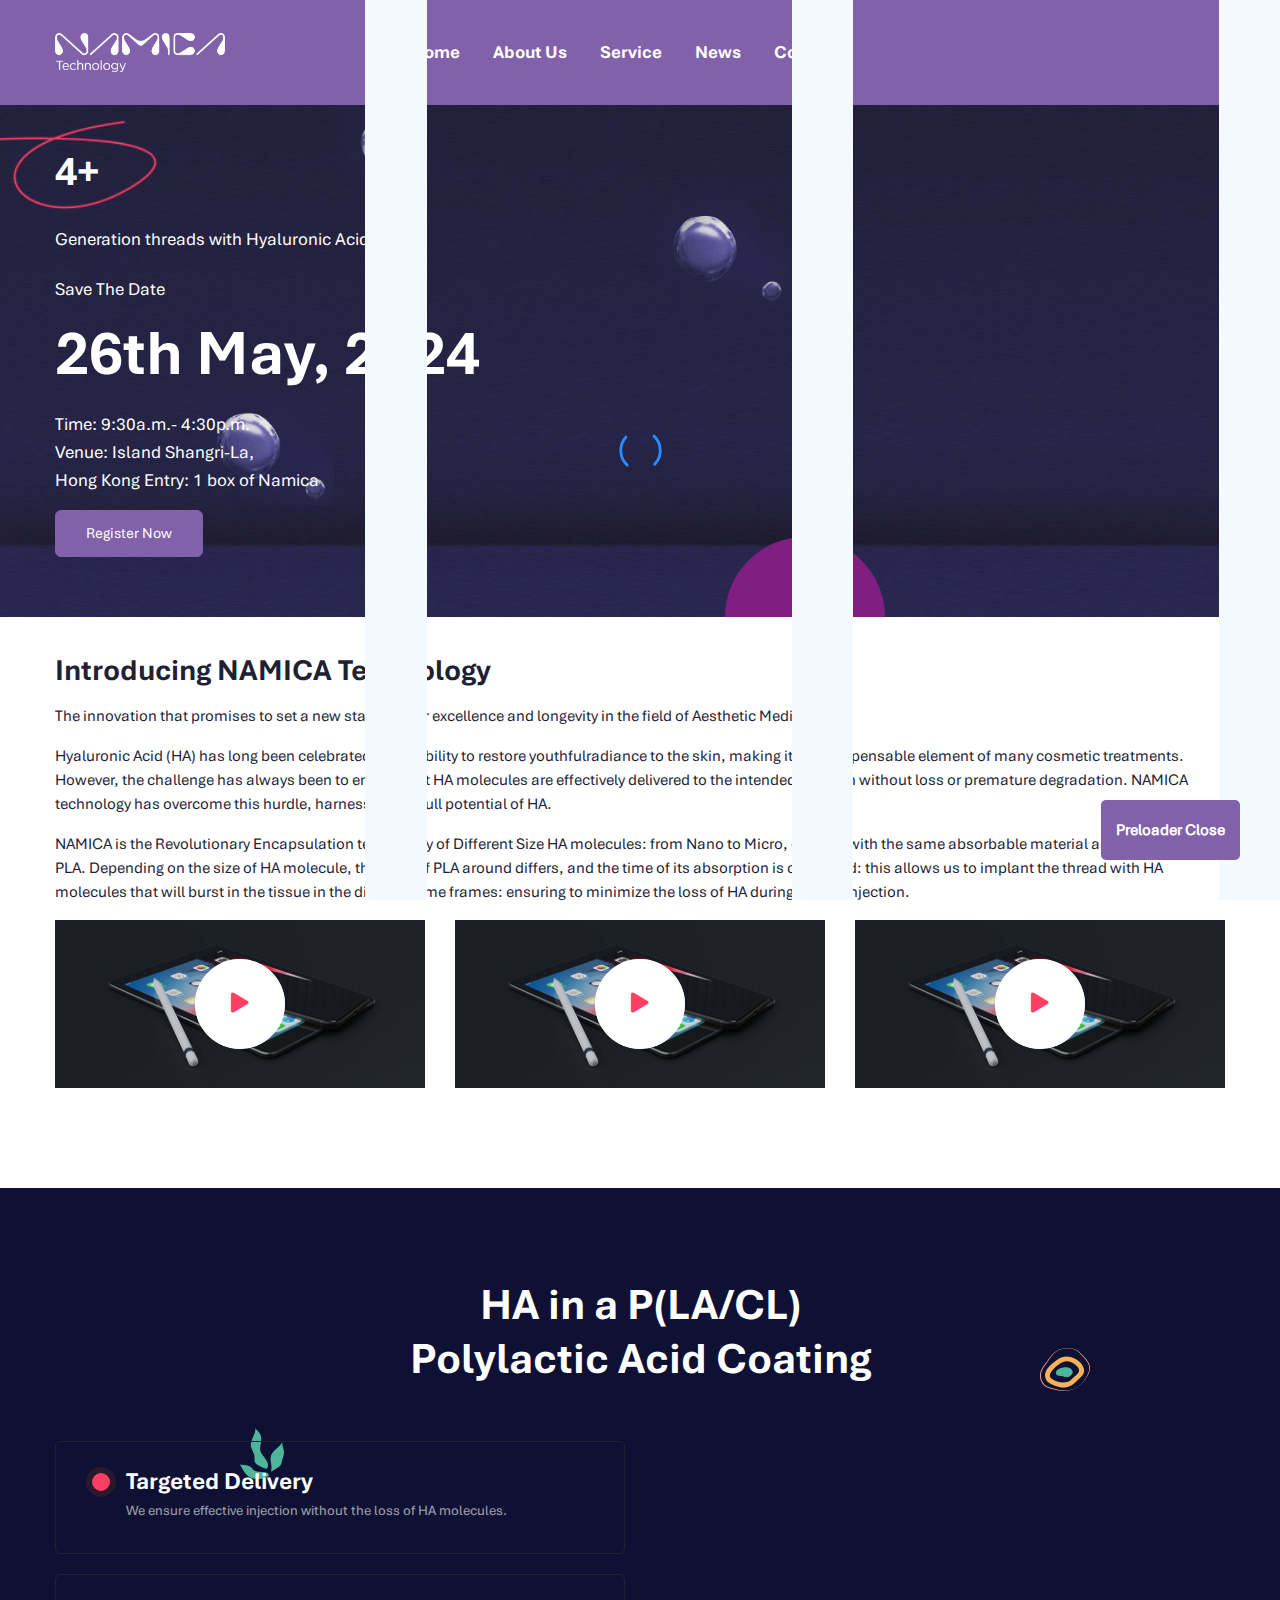
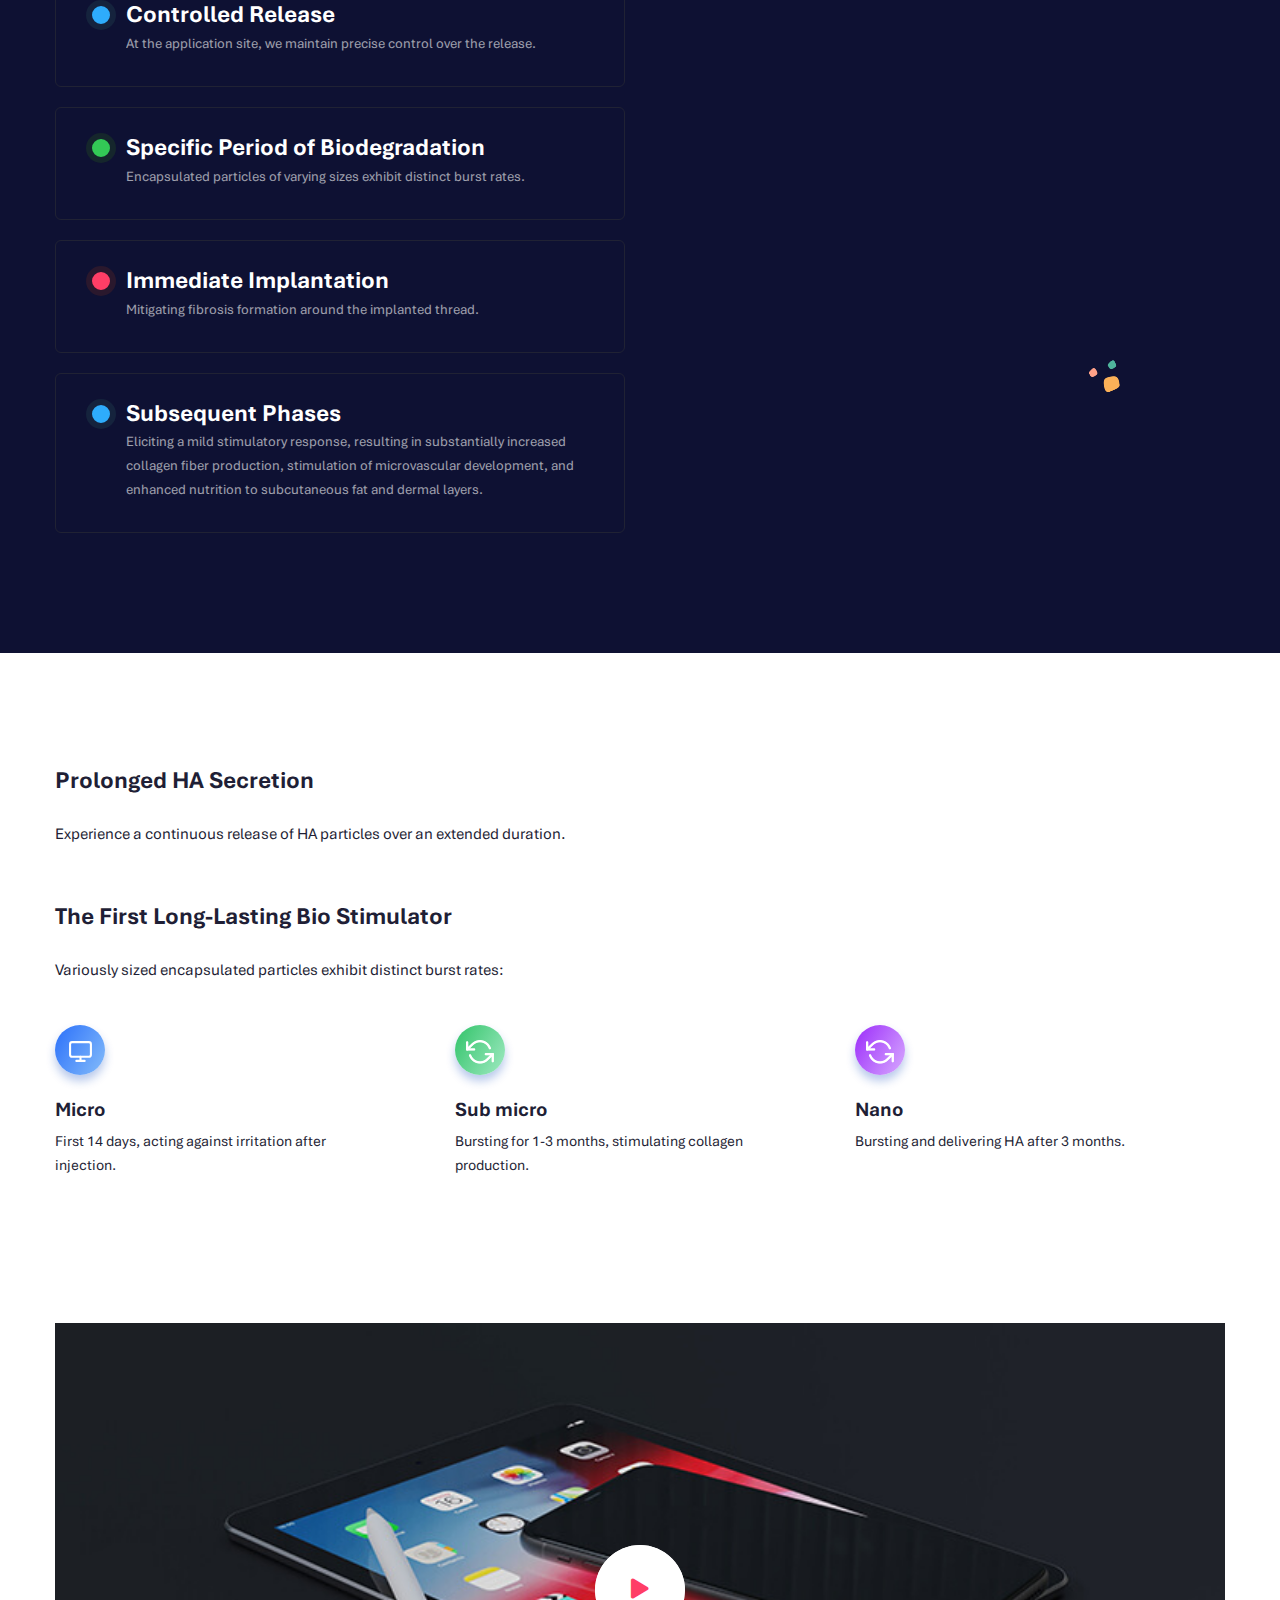
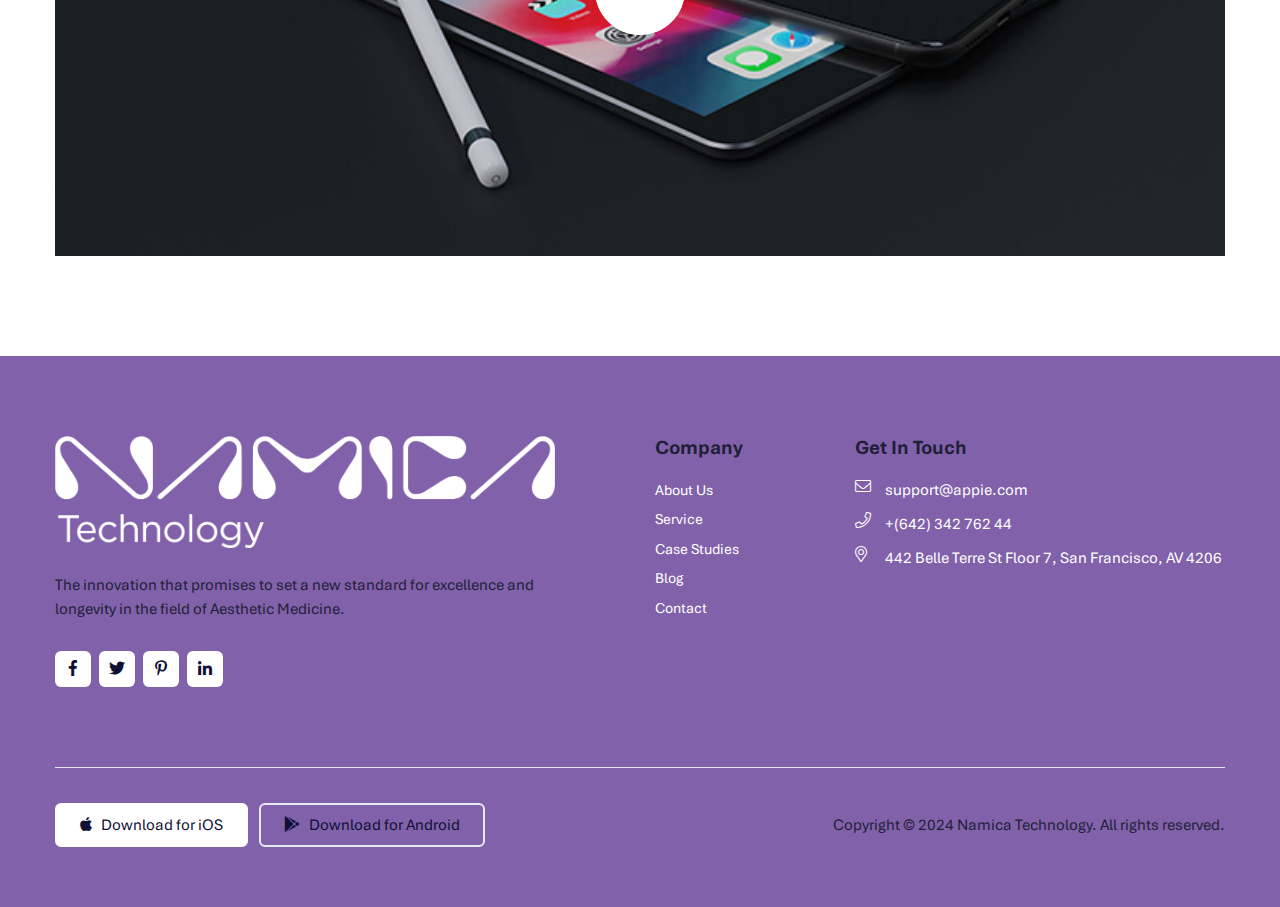
==== commit 378e9036: "19/03/24" ====
--- a/index.html
+++ b/index.html
@@ -171,7 +171,7 @@
                     <span>4+</span>
                     <p>Generation threads with Hyaluronic Acid</p>
                     <p>Save The Date</p>
-                    <h1 class="appie-title">26th May, 2024</h1>
+                    <h1 class="appie-title" style="color: white">26th May, 2024</h1>
                     <p>Time: 9:30a.m.- 4:30p.m.</p>
                     <p class="mt-0">Venue: Island Shangri-La,</p>
                     <p class="mt-0">Hong Kong Entry: 1 box of Namica</p>
@@ -181,15 +181,11 @@
             <div class="col-lg-6">
                 <div class="appie-hero-thumb appie-hero-thumb-4">
                     <img src="assets/images/hero-thumb-5.png" alt="">
-                    <div class="hero-dot">
-                        <img src="assets/images/hero-dot.png" alt="">
-                    </div>
                 </div>
             </div>
         </div>
     </div>
     <div class="hero-shape-1">
-        <img src="assets/images/shape/shape-10.png" alt="">
     </div>
 </section>
 
@@ -227,13 +223,13 @@
                                     <a class="appie-video-popup" href="assets/video/1.m4v"><i class="fas fa-play"></i></a>
                                 </div>
                             </div>
-                            <div class="col-12 col-lg-4">
+                            <div class="col-12 col-lg-4 mt-3 mt-lg-0">
                                 <img src="assets/images/video-thumb-1.jpg" alt="">
                                 <div class="video-popup">
                                     <a class="appie-video-popup" href="assets/video/2.m4v"><i class="fas fa-play"></i></a>
                                 </div>
                             </div>
-                            <div class="col-12 col-lg-4">
+                            <div class="col-12 col-lg-4 mt-3 mt-lg-0">
                                 <img src="assets/images/video-thumb-1.jpg" alt="">
                                 <div class="video-popup">
                                     <a class="appie-video-popup" href="assets/video/3.m4v"><i class="fas fa-play"></i></a>
@@ -342,7 +338,7 @@
                         </div>
                     </div>
                     <div class="col-sm-4">
-                        <div class="appie-traffic-service item-2 mb-30">
+                        <div class="appie-traffic-service item-3 mb-30">
                             <div class="icon">
                                 <img src="assets/images/icon/1.png" alt="">
                             </div>
@@ -390,8 +386,8 @@
                     <div class="logo">
                         <a href="#"><img src="assets/images/logo-5.png" alt=""></a>
                     </div>
-                    <p>Appie WordPress is theme is the last theme you will ever have.</p>
-                    <a href="#">Read More <i class="fal fa-arrow-right"></i></a>
+                    <p>The innovation that promises to set a new
+                        standard for excellence and longevity in the field of Aesthetic Medicine.</p>
                     <div class="social mt-30">
                         <ul>
                             <li><a href="#"><i class="fab fa-facebook-f"></i></a></li>
--- a/assets/css/style.css
+++ b/assets/css/style.css
@@ -1823,8 +1823,8 @@
   background: #5f57ae47;
   background-image: url(../images/hero-shape-1.png);
   background-repeat: no-repeat;
-  background-size: auto;
-  background-position: 6% 100%;
+  background-size: cover;
+  background-position: center;
   padding-top: 140px;
   padding-bottom: 60px;
 }
@@ -2423,7 +2423,7 @@
 .appie-hero-content-2 > span {
   font-size: 42px;
   font-weight: 500;
-  color: #8161aa;
+  color: #ffffff;
   position: relative;
   font-family: "aptos-bold", sans-serif;
 }
@@ -2475,7 +2475,7 @@
 }
 .appie-hero-content-2 p {
   font-size: 18px;
-  color: #1f1f36;
+  color: #ffffff;
   margin-top: 22px;
 }
 .appie-hero-content-2 .input-box {
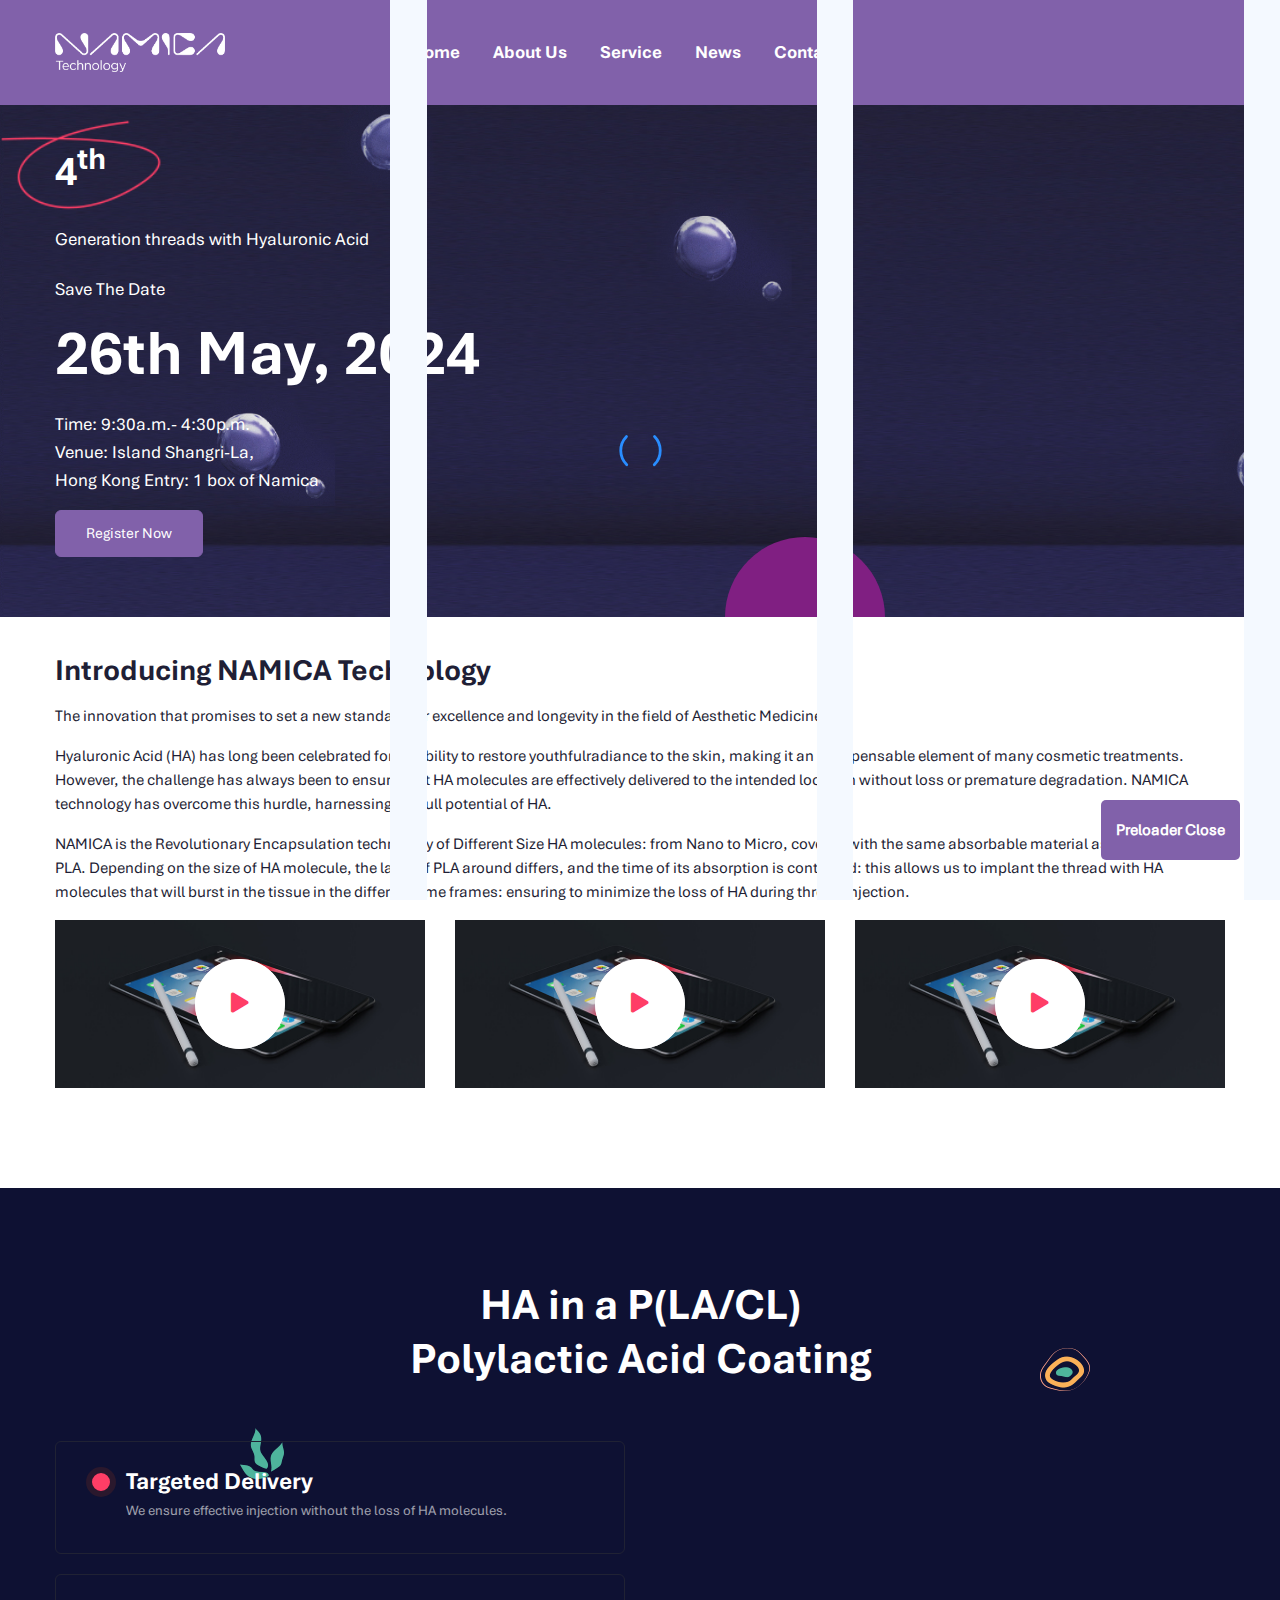
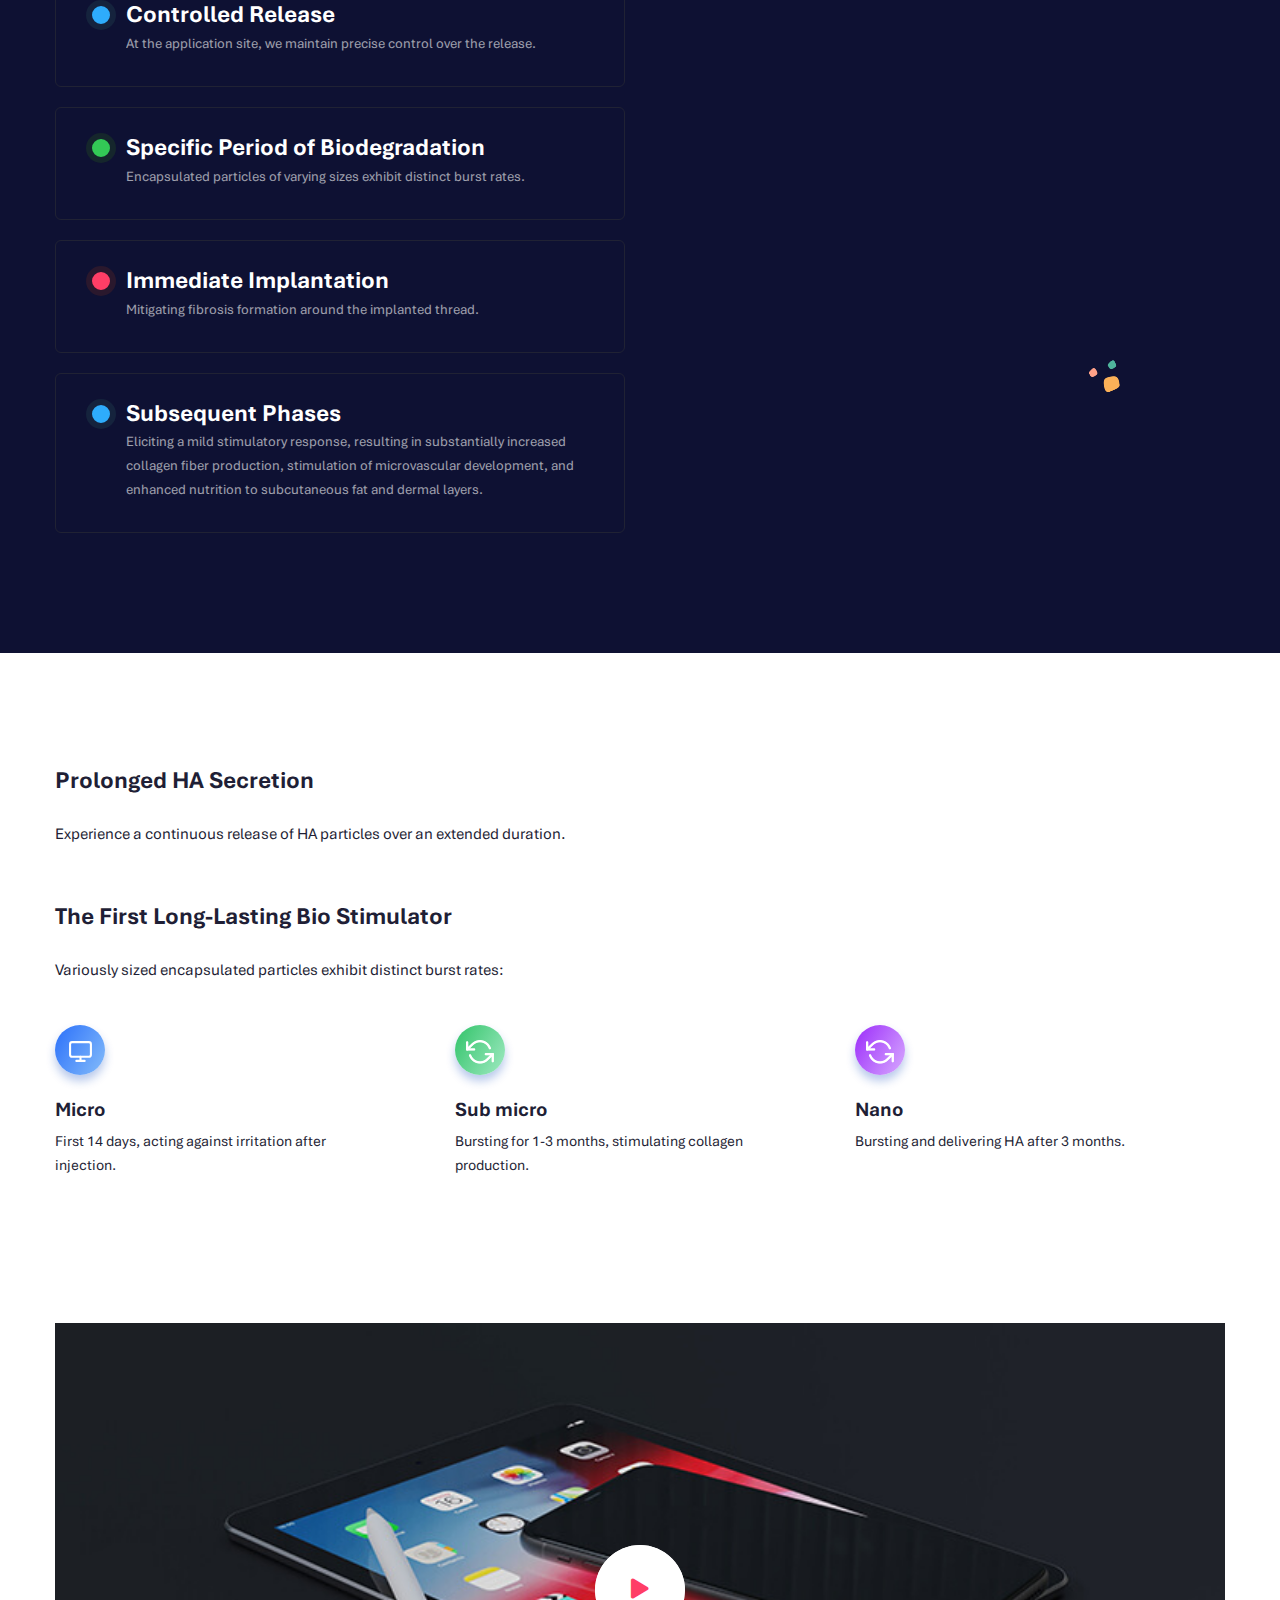
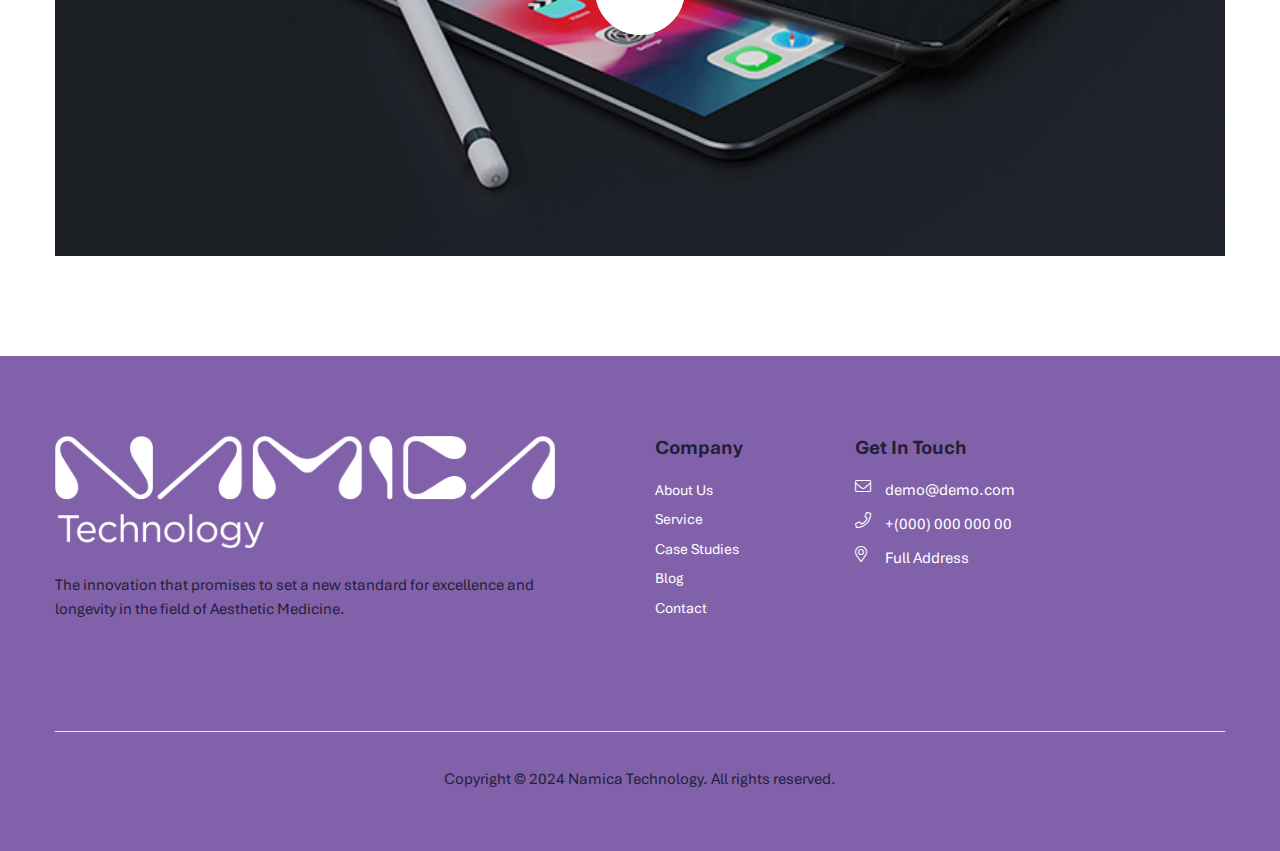
==== commit d1623b89: "19/03/24" ====
--- a/index.html
+++ b/index.html
@@ -101,9 +101,9 @@
                     </div>
                     <div class="footer-widget-info">
                         <ul>
-                            <li><a href="#"><i class="fal fa-envelope"></i> support@appie.com</a></li>
-                            <li><a href="#"><i class="fal fa-phone"></i> +(642) 342 762 44</a></li>
-                            <li><a href="#"><i class="fal fa-map-marker-alt"></i> 442 Belle Terre St Floor 7, San Francisco, AV 4206</a></li>
+                            <li><a href="#"><i class="fal fa-envelope"></i> demo@demo.com</a></li>
+                            <li><a href="#"><i class="fal fa-phone"></i> +(000) 000 000 00</a></li>
+                            <li><a href="#"><i class="fal fa-map-marker-alt"></i> Full Address</a></li>
                         </ul>
                     </div>
                 </div>
@@ -168,7 +168,7 @@
         <div class="row align-items-center">
             <div class="col-lg-6">
                 <div class="appie-hero-content appie-hero-content-2">
-                    <span>4+</span>
+                    <span>4<sup>th</sup></span>
                     <p>Generation threads with Hyaluronic Acid</p>
                     <p>Save The Date</p>
                     <h1 class="appie-title" style="color: white">26th May, 2024</h1>
@@ -389,12 +389,12 @@
                     <p>The innovation that promises to set a new
                         standard for excellence and longevity in the field of Aesthetic Medicine.</p>
                     <div class="social mt-30">
-                        <ul>
+                        <!--<ul>
                             <li><a href="#"><i class="fab fa-facebook-f"></i></a></li>
                             <li><a href="#"><i class="fab fa-twitter"></i></a></li>
                             <li><a href="#"><i class="fab fa-pinterest-p"></i></a></li>
                             <li><a href="#"><i class="fab fa-linkedin-in"></i></a></li>
-                        </ul>
+                        </ul>-->
                     </div>
                 </div>
             </div>
@@ -414,22 +414,16 @@
                 <div class="footer-widget-info">
                     <h4 class="title">Get In Touch</h4>
                     <ul>
-                        <li><a href="#"><i class="fal fa-envelope"></i> support@appie.com</a></li>
-                        <li><a href="#"><i class="fal fa-phone"></i> +(642) 342 762 44</a></li>
-                        <li><a href="#"><i class="fal fa-map-marker-alt"></i> 442 Belle Terre St Floor 7, San Francisco, AV 4206</a></li>
+                        <li><a href="#"><i class="fal fa-envelope"></i> demo@demo.com</a></li>
+                        <li><a href="#"><i class="fal fa-phone"></i> +(000) 000 000 00</a></li>
+                        <li><a href="#"><i class="fal fa-map-marker-alt"></i> Full Address</a></li>
                     </ul>
                 </div>
             </div>
         </div>
         <div class="row">
             <div class="col-lg-12">
-                <div class="footer-copyright d-flex align-items-center justify-content-between pt-35">
-                    <div class="apps-download-btn">
-                        <ul>
-                            <li><a href="#"><i class="fab fa-apple"></i> Download for iOS</a></li>
-                            <li><a class="item-2" href="#"><i class="fab fa-google-play"></i> Download for Android</a></li>
-                        </ul>
-                    </div>
+                <div class="footer-copyright d-flex align-items-center justify-content-center pt-35">
                     <div class="copyright-text">
                         <p>Copyright © 2024 Namica Technology. All rights reserved.</p>
                     </div>
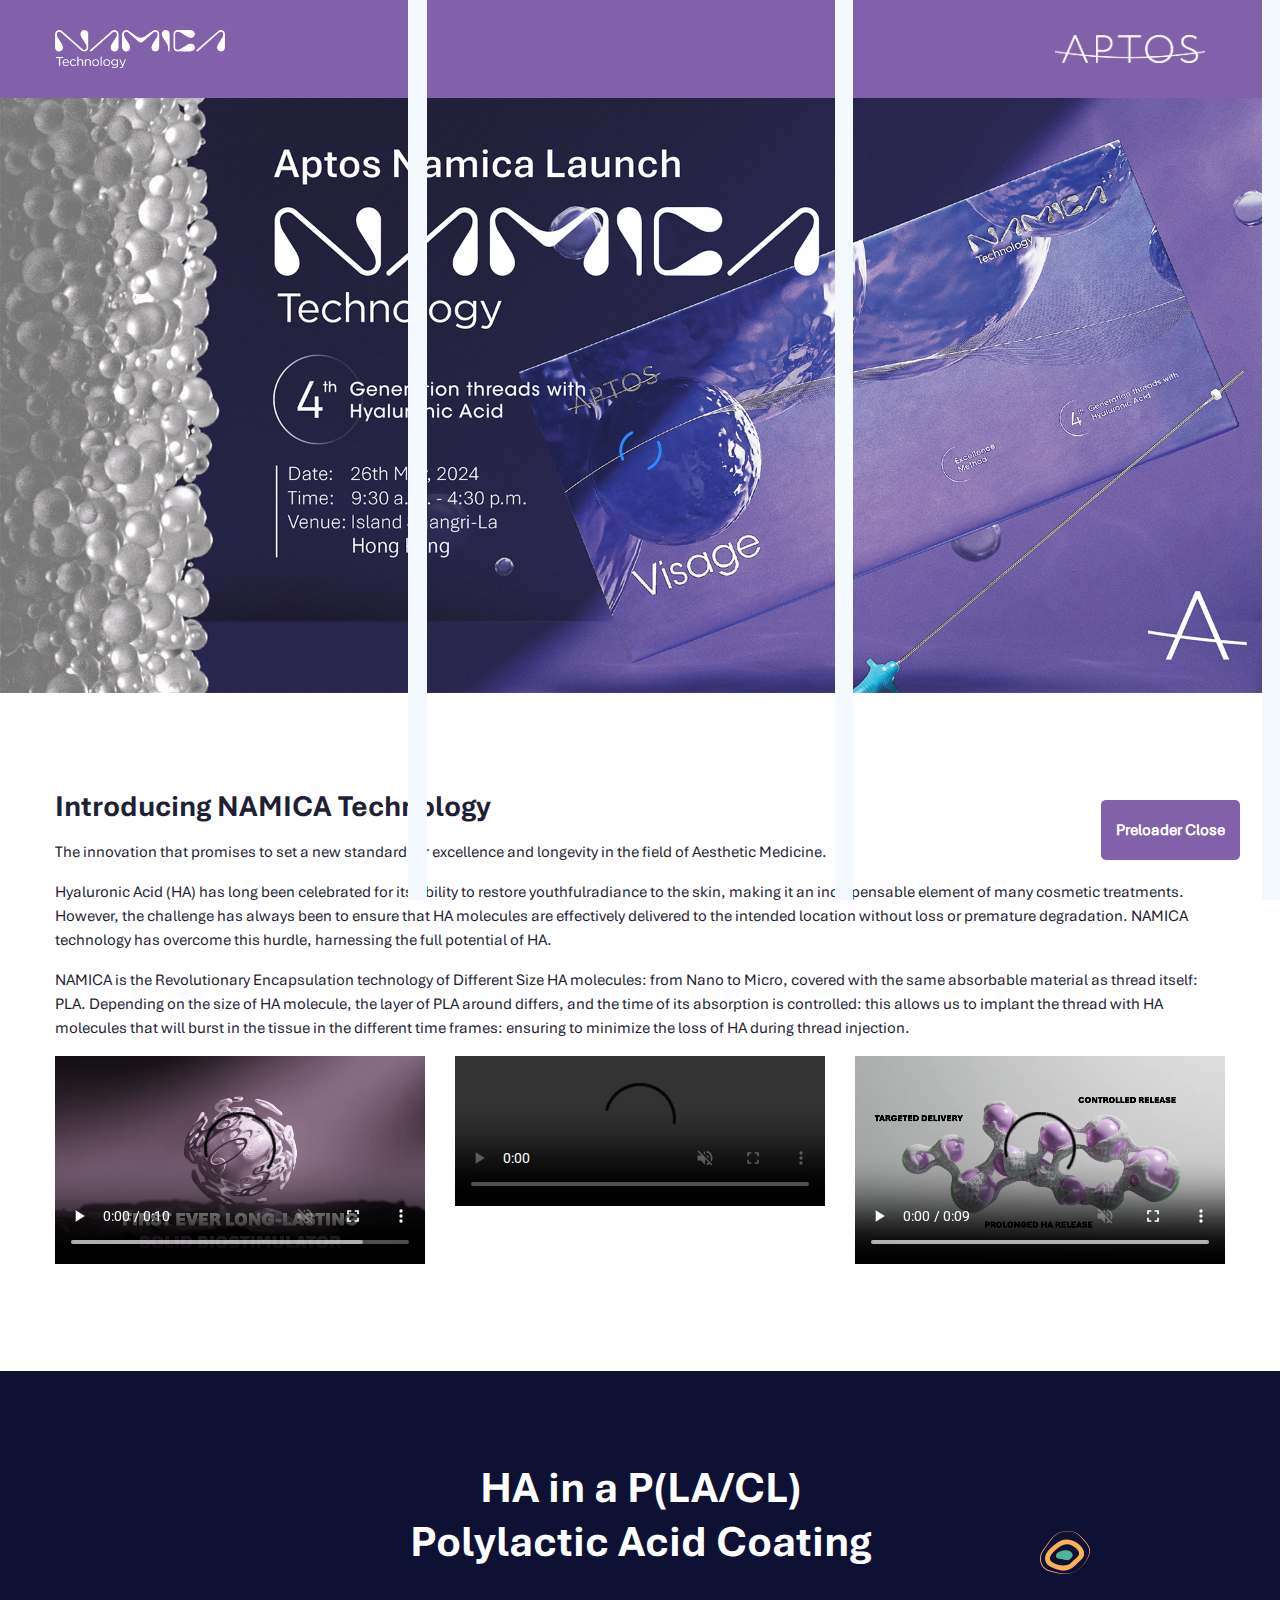
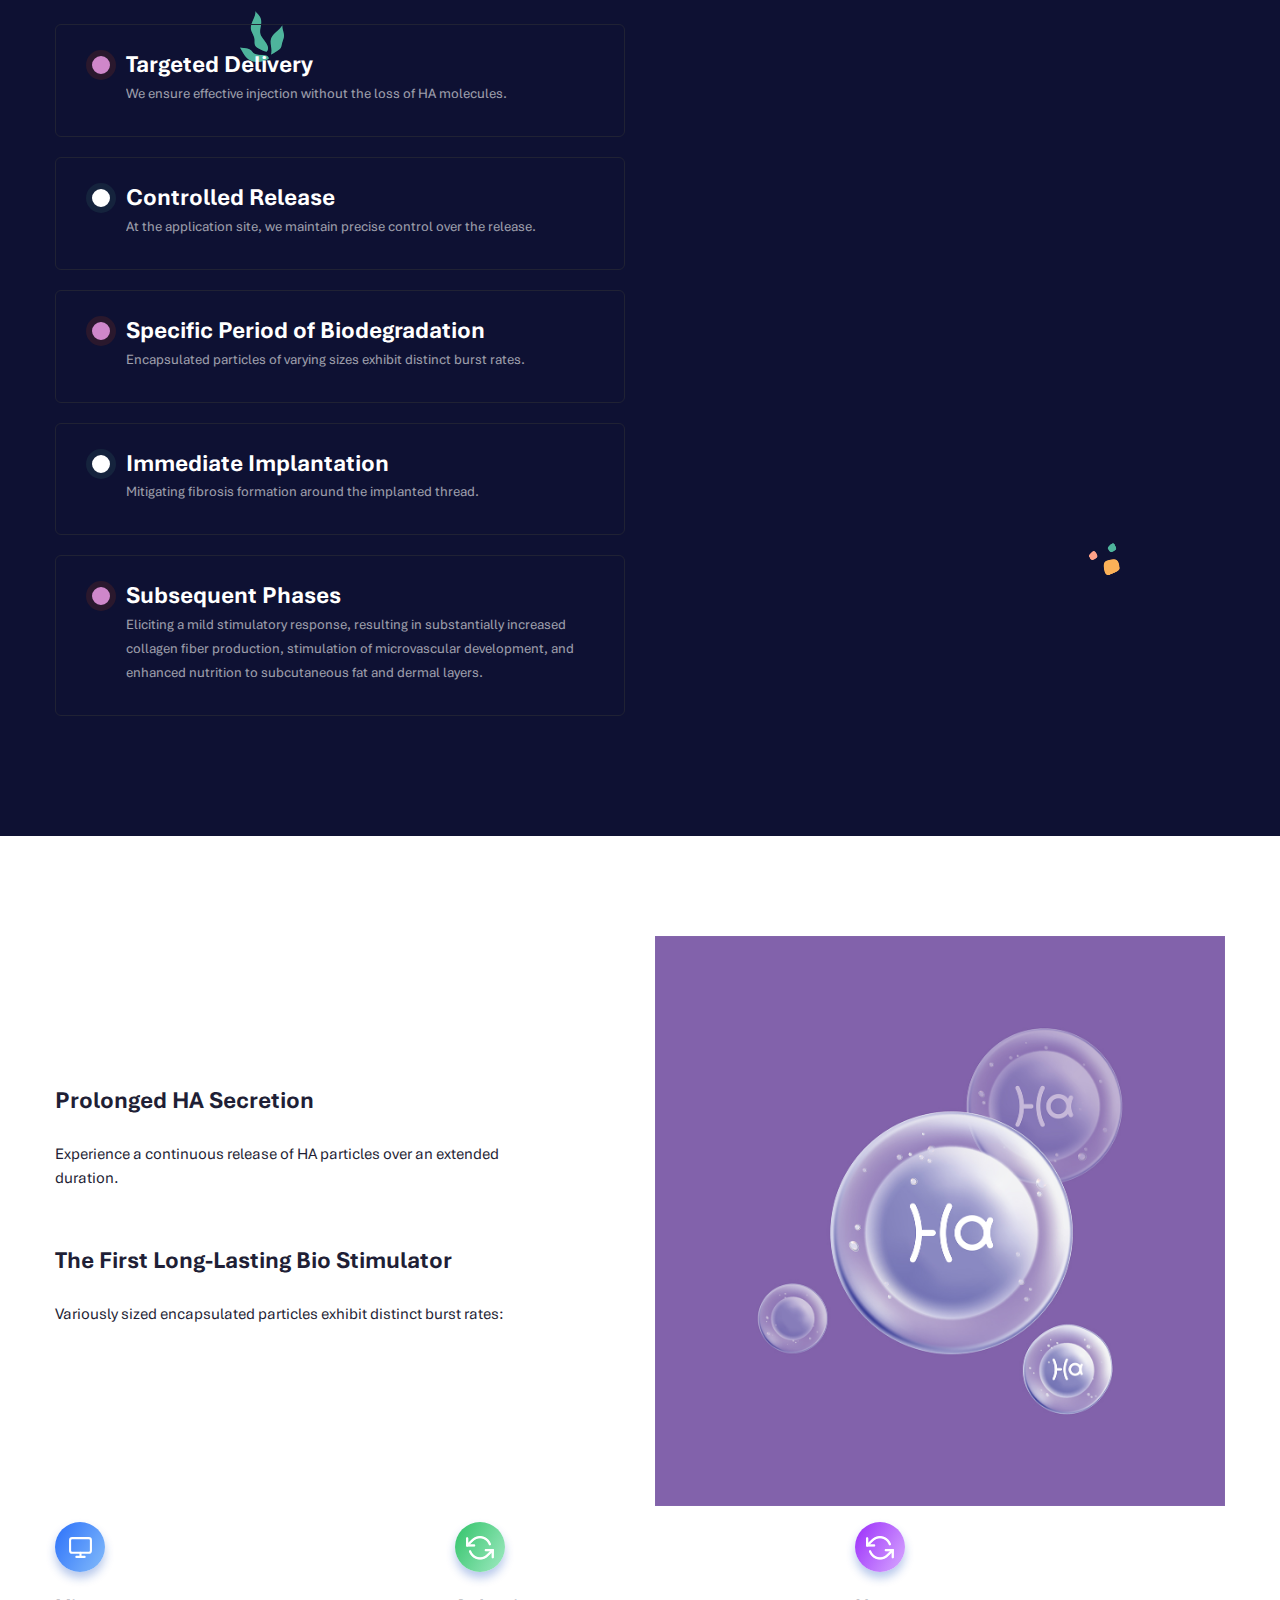
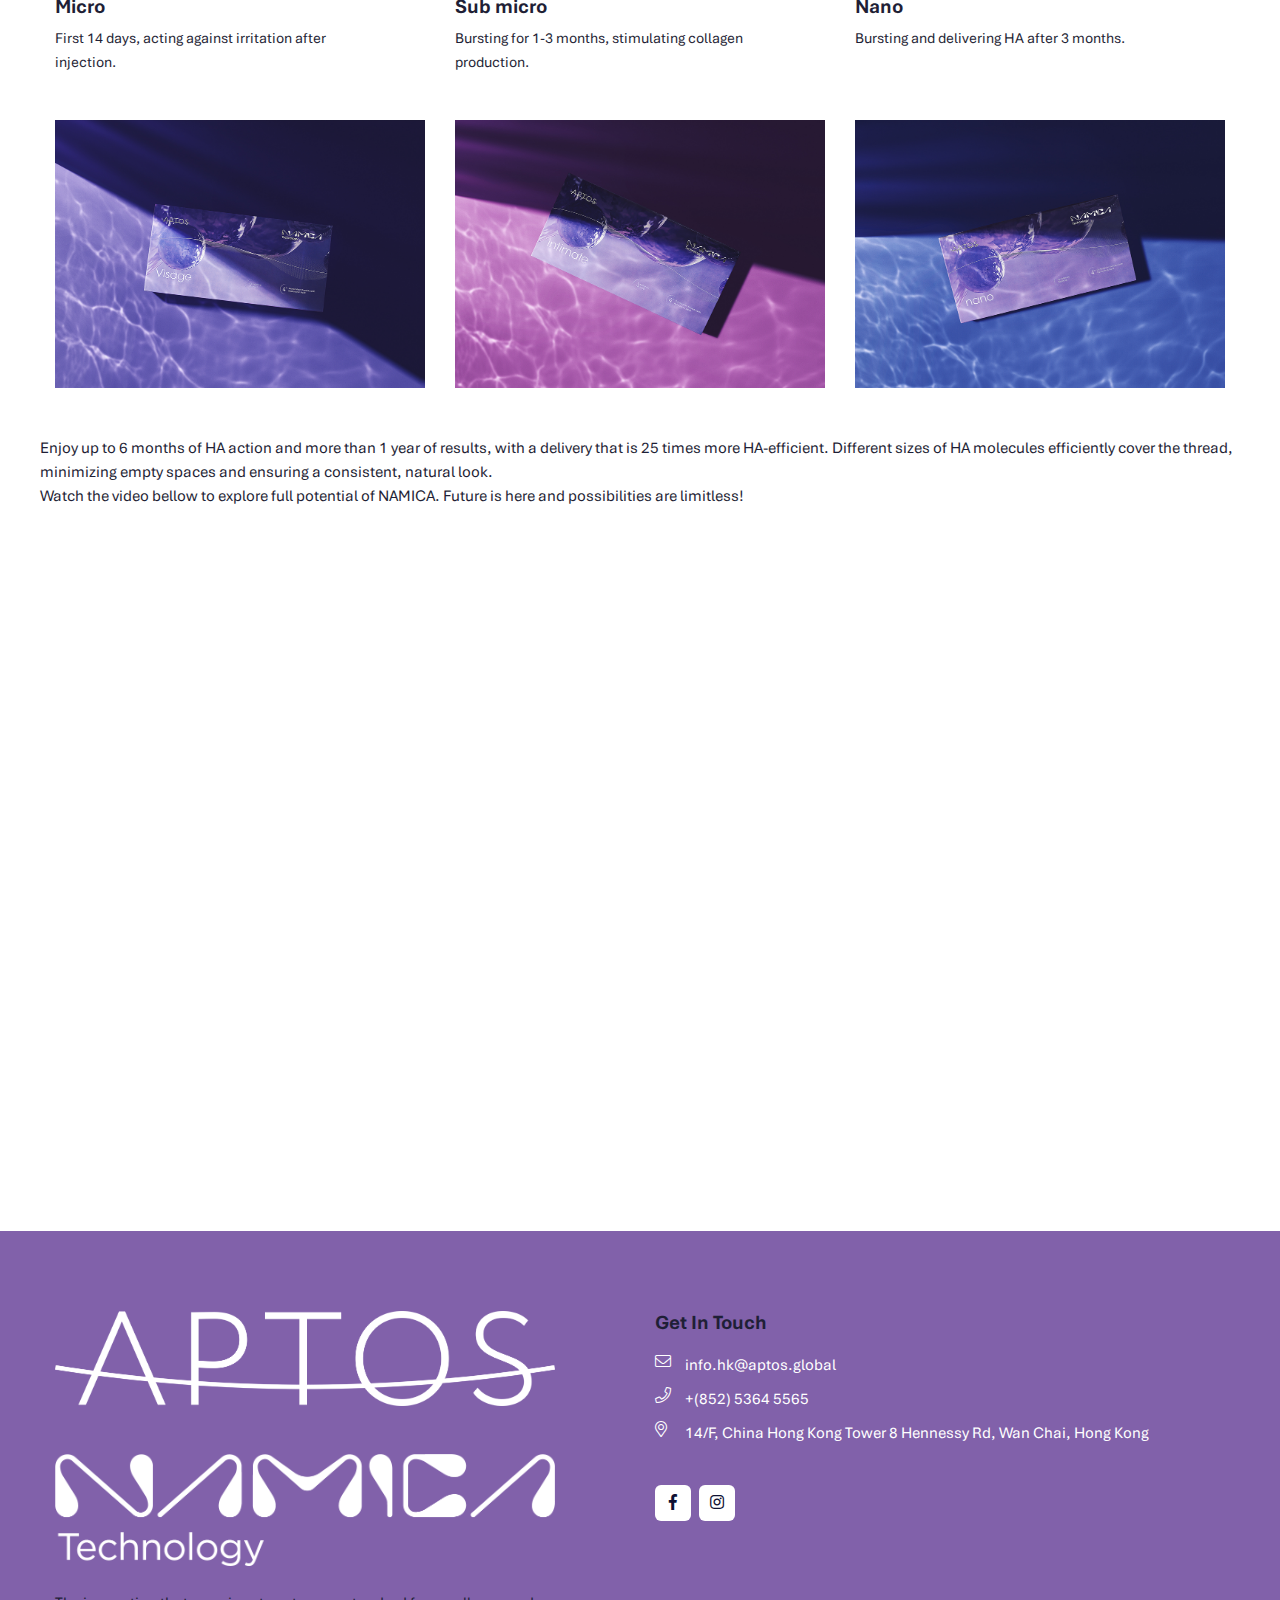
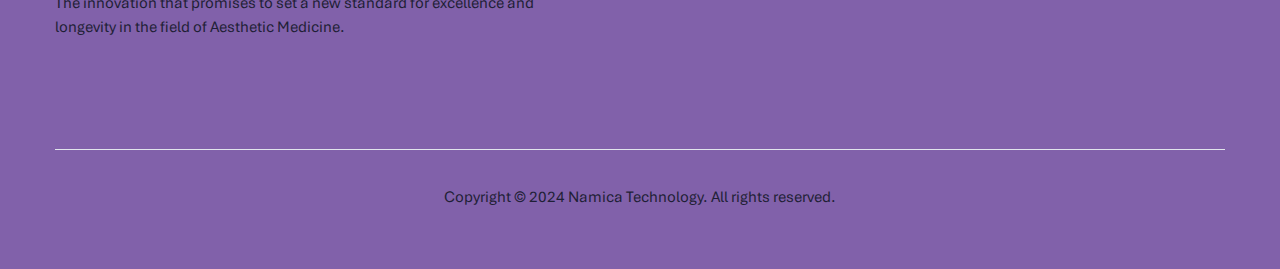
==== commit 871d3169: "23/03/24" ====
--- a/index.html
+++ b/index.html
@@ -70,7 +70,7 @@
                         <img src="assets/images/logo.png" alt="">
                     </div>
                     <div id="menu" class="text-left ">
-                        <ul class="offcanvas_main_menu">
+                        <!--<ul class="offcanvas_main_menu">
                             <li>
                                 <a href="#">Home</a>
                             </li>
@@ -89,7 +89,7 @@
                             <li>
                                 <a href="contact.html">Contact</a>
                             </li>
-                        </ul>
+                        </ul>-->
                     </div>
                     <div class="offcanvas-social">
                         <ul class="text-center">
@@ -128,9 +128,9 @@
                         </a>
                     </div>
                 </div>
-                <div class="col-lg-8 col-md-1 col-sm-1 order-3 order-sm-2 text-center">
+                <div class="col-lg-8 col-md-1 col-sm-1 order-3 order-sm-2 text-end">
                     <div class="appie-header-main-menu">
-                        <ul>
+                        <!--<ul>
                             <li>
                                 <a href="#">Home</a>
                             </li>
@@ -144,10 +144,11 @@
                                 <a href="#">News</a>
                             </li>
                             <li><a href="#">Contact</a></li>
-                        </ul>
+                        </ul>-->
                     </div>
                 </div>
                 <div class="col-lg-2  col-md-7 col-sm-6 col-6 order-2 order-sm-3">
+                    <img src="assets/images/Aptos-Logos-4.png" style="width: 150px; height: auto"/>
                     <div class="appie-btn-box text-right">
                         <div class="toggle-btn ml-30 canvas_open d-lg-none d-block">
                             <i class="fa fa-bars"></i>
@@ -164,27 +165,13 @@
 <!--====== APPIE HERO PART START ======-->
 
 <section class="appie-hero-area appie-hero-4-area">
-    <div class="container">
         <div class="row align-items-center">
-            <div class="col-lg-6">
-                <div class="appie-hero-content appie-hero-content-2">
-                    <span>4<sup>th</sup></span>
-                    <p>Generation threads with Hyaluronic Acid</p>
-                    <p>Save The Date</p>
-                    <h1 class="appie-title" style="color: white">26th May, 2024</h1>
-                    <p>Time: 9:30a.m.- 4:30p.m.</p>
-                    <p class="mt-0">Venue: Island Shangri-La,</p>
-                    <p class="mt-0">Hong Kong Entry: 1 box of Namica</p>
-                    <a class="main-btn mt-3" href="#">Register Now</a>
-                </div>
-            </div>
-            <div class="col-lg-6">
+            <div class="col-lg-12">
                 <div class="appie-hero-thumb appie-hero-thumb-4">
-                    <img src="assets/images/hero-thumb-5.png" alt="">
-                </div>
-            </div>
-        </div>
-    </div>
+                    <img src="assets/images/Namica-Website-EN+CN-Banner-1.jpg" alt="">
+                </div>
+            </div>
+        </div>
     <div class="hero-shape-1">
     </div>
 </section>
@@ -218,22 +205,34 @@
                     <div class="thumb mt-3">
                         <div class="row">
                             <div class="col-12 col-lg-4">
-                                <img src="assets/images/video-thumb-1.jpg" class="img-fluid" alt="">
+                                <video controls autoplay muted loop width="100%">
+                                    <source src="assets/video/1.m4v" type="video/mp4">
+                                    Your browser does not support the video tag.
+                                </video>
+                                <!--<img src="assets/images/video-thumb-1.jpg" class="img-fluid" alt="">
                                 <div class="video-popup">
                                     <a class="appie-video-popup" href="assets/video/1.m4v"><i class="fas fa-play"></i></a>
-                                </div>
+                                </div>-->
                             </div>
                             <div class="col-12 col-lg-4 mt-3 mt-lg-0">
-                                <img src="assets/images/video-thumb-1.jpg" alt="">
+                                <video controls autoplay muted loop width="100%">
+                                    <source src="assets/video/2.m4v" type="video/mp4">
+                                    Your browser does not support the video tag.
+                                </video>
+                                <!--<img src="assets/images/video-thumb-1.jpg" alt="">
                                 <div class="video-popup">
                                     <a class="appie-video-popup" href="assets/video/2.m4v"><i class="fas fa-play"></i></a>
-                                </div>
+                                </div>-->
                             </div>
                             <div class="col-12 col-lg-4 mt-3 mt-lg-0">
-                                <img src="assets/images/video-thumb-1.jpg" alt="">
+                                <video controls autoplay muted loop width="100%">
+                                    <source src="assets/video/3.m4v" type="video/mp4">
+                                    Your browser does not support the video tag.
+                                </video>
+                                <!--<img src="assets/images/video-thumb-1.jpg" alt="">
                                 <div class="video-popup">
                                     <a class="appie-video-popup" href="assets/video/3.m4v"><i class="fas fa-play"></i></a>
-                                </div>
+                                </div>-->
                             </div>
                         </div>
                     </div>
@@ -268,15 +267,15 @@
                         <h4 class="title">Controlled Release</h4>
                         <p>At the application site, we maintain precise control over the release.</p>
                     </div>
-                    <div class="appie-features-box-item item-3">
+                    <div class="appie-features-box-item">
                         <h4 class="title">Specific Period of Biodegradation</h4>
                         <p>Encapsulated particles of varying sizes exhibit distinct burst rates.</p>
                     </div>
-                    <div class="appie-features-box-item item-4">
+                    <div class="appie-features-box-item item-2">
                         <h4 class="title">Immediate Implantation</h4>
                         <p>Mitigating fibrosis formation around the implanted thread.</p>
                     </div>
-                    <div class="appie-features-box-item item-2">
+                    <div class="appie-features-box-item item-4">
                         <h4 class="title">Subsequent Phases</h4>
                         <p> Eliciting a mild stimulatory response, resulting in substantially
                             increased collagen fiber production, stimulation of microvascular development, and
@@ -308,8 +307,8 @@
 
 <section class="appie-about-3-area pt-100 pb-100" id="features">
     <div class="container">
-        <div class="row align-items-center">
-            <div class="col-lg-12">
+        <div class="row flex align-items-center justify-content-center">
+            <div class="col-12 col-lg-6">
                 <div class="appie-traffic-title">
                     <h4 class="title">Prolonged HA Secretion</h4>
                     <p>Experience a continuous release of HA particles over an extended duration.</p>
@@ -318,36 +317,58 @@
                     <h4 class="title">The First Long-Lasting Bio Stimulator</h4>
                     <p> Variously sized encapsulated particles exhibit distinct burst rates:</p>
                 </div>
-                <div class="row">
-                    <div class="col-sm-4">
-                        <div class="appie-traffic-service mb-30">
-                            <div class="icon">
-                                <img src="assets/images/icon/5.svg" alt="">
-                            </div>
-                            <h5 class="title">Micro</h5>
-                            <p>First 14 days, acting against irritation after injection.</p>
-                        </div>
-                    </div>
-                    <div class="col-sm-4">
-                        <div class="appie-traffic-service item-2 mb-30">
-                            <div class="icon">
-                                <img src="assets/images/icon/1.png" alt="">
-                            </div>
-                            <h5 class="title">Sub micro</h5>
-                            <p>Bursting for 1-3 months, stimulating collagen production.</p>
-                        </div>
-                    </div>
-                    <div class="col-sm-4">
-                        <div class="appie-traffic-service item-3 mb-30">
-                            <div class="icon">
-                                <img src="assets/images/icon/1.png" alt="">
-                            </div>
-                            <h5 class="title">Nano</h5>
-                            <p>Bursting and delivering HA after 3 months.</p>
-                        </div>
-                    </div>
-                </div>
-            </div>
+            </div>
+            <div class="col-12 col-lg-6">
+                <img src="assets/images/namica-logo-materials-6.jpg" class="img-fluid"/>
+            </div>
+        </div>
+        <div class="row mt-3">
+            <div class="col-lg-4">
+                <div class="appie-traffic-service mb-30">
+                    <div class="icon">
+                        <img src="assets/images/icon/5.svg" alt="">
+                    </div>
+                    <h5 class="title">Micro</h5>
+                    <p>First 14 days, acting against irritation after injection.</p>
+                </div>
+            </div>
+            <div class="col-lg-4">
+                <div class="appie-traffic-service item-2 mb-30">
+                    <div class="icon">
+                        <img src="assets/images/icon/1.png" alt="">
+                    </div>
+                    <h5 class="title">Sub micro</h5>
+                    <p>Bursting for 1-3 months, stimulating collagen production.</p>
+                </div>
+            </div>
+            <div class="col-lg-4">
+                <div class="appie-traffic-service item-3 mb-30">
+                    <div class="icon">
+                        <img src="assets/images/icon/1.png" alt="">
+                    </div>
+                    <h5 class="title">Nano</h5>
+                    <p>Bursting and delivering HA after 3 months.</p>
+                </div>
+            </div>
+        </div>
+
+        <div class="row mt-3">
+            <div class="col-lg-4">
+                <img src="assets/images/products/1.jpg" class="img-fluid"/>
+            </div>
+            <div class="col-lg-4 mt-3 mt-lg-0">
+                <img src="assets/images/products/2.jpg" class="img-fluid"/>
+            </div>
+            <div class="col-lg-4 mt-3 mt-lg-0">
+                <img src="assets/images/products/3.jpg" class="img-fluid"/>
+            </div>
+        </div>
+        <div class="row mt-5">
+            <p>Enjoy up to 6 months of HA action and more than 1 year of results, with a delivery
+                that is 25 times more HA-efficient. Different sizes of HA molecules efficiently cover
+                the thread, minimizing empty spaces and ensuring a consistent, natural look.</p>
+            <p>Watch the video bellow to explore full potential of NAMICA. Future is here and
+                possibilities are limitless!</p>
         </div>
     </div>
 </section>
@@ -361,10 +382,8 @@
                     <div class="thumb mt-3">
                         <div class="row">
                             <div class="col-12">
-                                <img src="assets/images/video-thumb-1.jpg" class="img-fluid" alt="">
-                                <div class="video-popup">
-                                    <a class="appie-video-popup" href="assets/video/1.m4v"><i class="fas fa-play"></i></a>
-                                </div>
+                                <iframe width="100%" height="500px" src="https://www.youtube.com/embed/38KHNu-tb20?si=AQkXmiMVR77VaTUw" title="YouTube video player" frameborder="0"
+                                        allow="accelerometer; autoplay; clipboard-write; encrypted-media; gyroscope; picture-in-picture; web-share" referrerpolicy="strict-origin-when-cross-origin" allowfullscreen></iframe>
                             </div>
                         </div>
                     </div>
@@ -384,6 +403,9 @@
             <div class="col-lg-6 col-md-6">
                 <div class="footer-about-widget footer-about-widget-5">
                     <div class="logo">
+                        <a href="#"><img src="assets/images/Aptos-Logos-4.png" alt=""></a>
+                    </div>
+                    <div class="logo mt-5">
                         <a href="#"><img src="assets/images/logo-5.png" alt=""></a>
                     </div>
                     <p>The innovation that promises to set a new
@@ -398,7 +420,7 @@
                     </div>
                 </div>
             </div>
-            <div class="col-lg-2 col-md-6">
+            <!--<div class="col-lg-2 col-md-6">
                 <div class="footer-navigation footer-navigation-5">
                     <h4 class="title">Company</h4>
                     <ul>
@@ -409,15 +431,23 @@
                         <li><a href="#">Contact</a></li>
                     </ul>
                 </div>
-            </div>
-            <div class="col-lg-4 col-md-6">
+            </div>-->
+            <div class="col-lg-6 col-md-6">
                 <div class="footer-widget-info">
                     <h4 class="title">Get In Touch</h4>
                     <ul>
-                        <li><a href="#"><i class="fal fa-envelope"></i> demo@demo.com</a></li>
-                        <li><a href="#"><i class="fal fa-phone"></i> +(000) 000 000 00</a></li>
-                        <li><a href="#"><i class="fal fa-map-marker-alt"></i> Full Address</a></li>
+                        <li><a href="#"><i class="fal fa-envelope"></i> info.hk@aptos.global</a></li>
+                        <li><a href="#"><i class="fal fa-phone"></i> +(852) 5364 5565</a></li>
+                        <li><a href="#"><i class="fal fa-map-marker-alt"></i> 14/F, China Hong Kong Tower 8 Hennessy Rd, Wan Chai, Hong Kong</a></li>
                     </ul>
+                </div>
+                <div class="footer-about-widget footer-about-widget-5">
+                    <div class="social mt-30">
+                        <ul>
+                            <li><a href="https://www.facebook.com/people/Aptos-Asia/100095066096766/" target="_blank"><i class="fab fa-facebook-f"></i></a></li>
+                            <li><a href="https://www.instagram.com/aptos_hong_kong/"><i class="fab fa-instagram"></i></a></li>
+                        </ul>
+                    </div>
                 </div>
             </div>
         </div>
--- a/assets/css/style.css
+++ b/assets/css/style.css
@@ -1820,12 +1820,10 @@
           animation: linear 25s animationFramesFive infinite;
 }
 .appie-hero-area.appie-hero-4-area {
-  background: #5f57ae47;
-  background-image: url(../images/hero-shape-1.png);
   background-repeat: no-repeat;
   background-size: cover;
   background-position: center;
-  padding-top: 140px;
+  padding-top: 95px;
   padding-bottom: 60px;
 }
 .appie-hero-area.appie-hero-6-area {
@@ -2330,7 +2328,7 @@
   width: 160px;
   top: 200px;
   left: 70px;
-  background: #801f82;
+  background: #801f8200;
   transform: translate(0%, 0%);
 }
 .appie-hero-thumb.appie-hero-thumb-4 .hero-dot {
@@ -3381,7 +3379,7 @@
   top: 0;
   height: 30px;
   width: 30px;
-  background: #ff3e66;
+  background: #cf87ca;
   border: 6px solid #2a182d;
   border-radius: 50%;
 }
@@ -3395,7 +3393,7 @@
   border-color: #ff3e66;
 }
 .appie-features-box-item.item-2 .title::before {
-  background: #2eacfc;
+  background: #ffffff;
   border-color: #15233d;
 }
 .appie-features-box-item.item-2:hover {
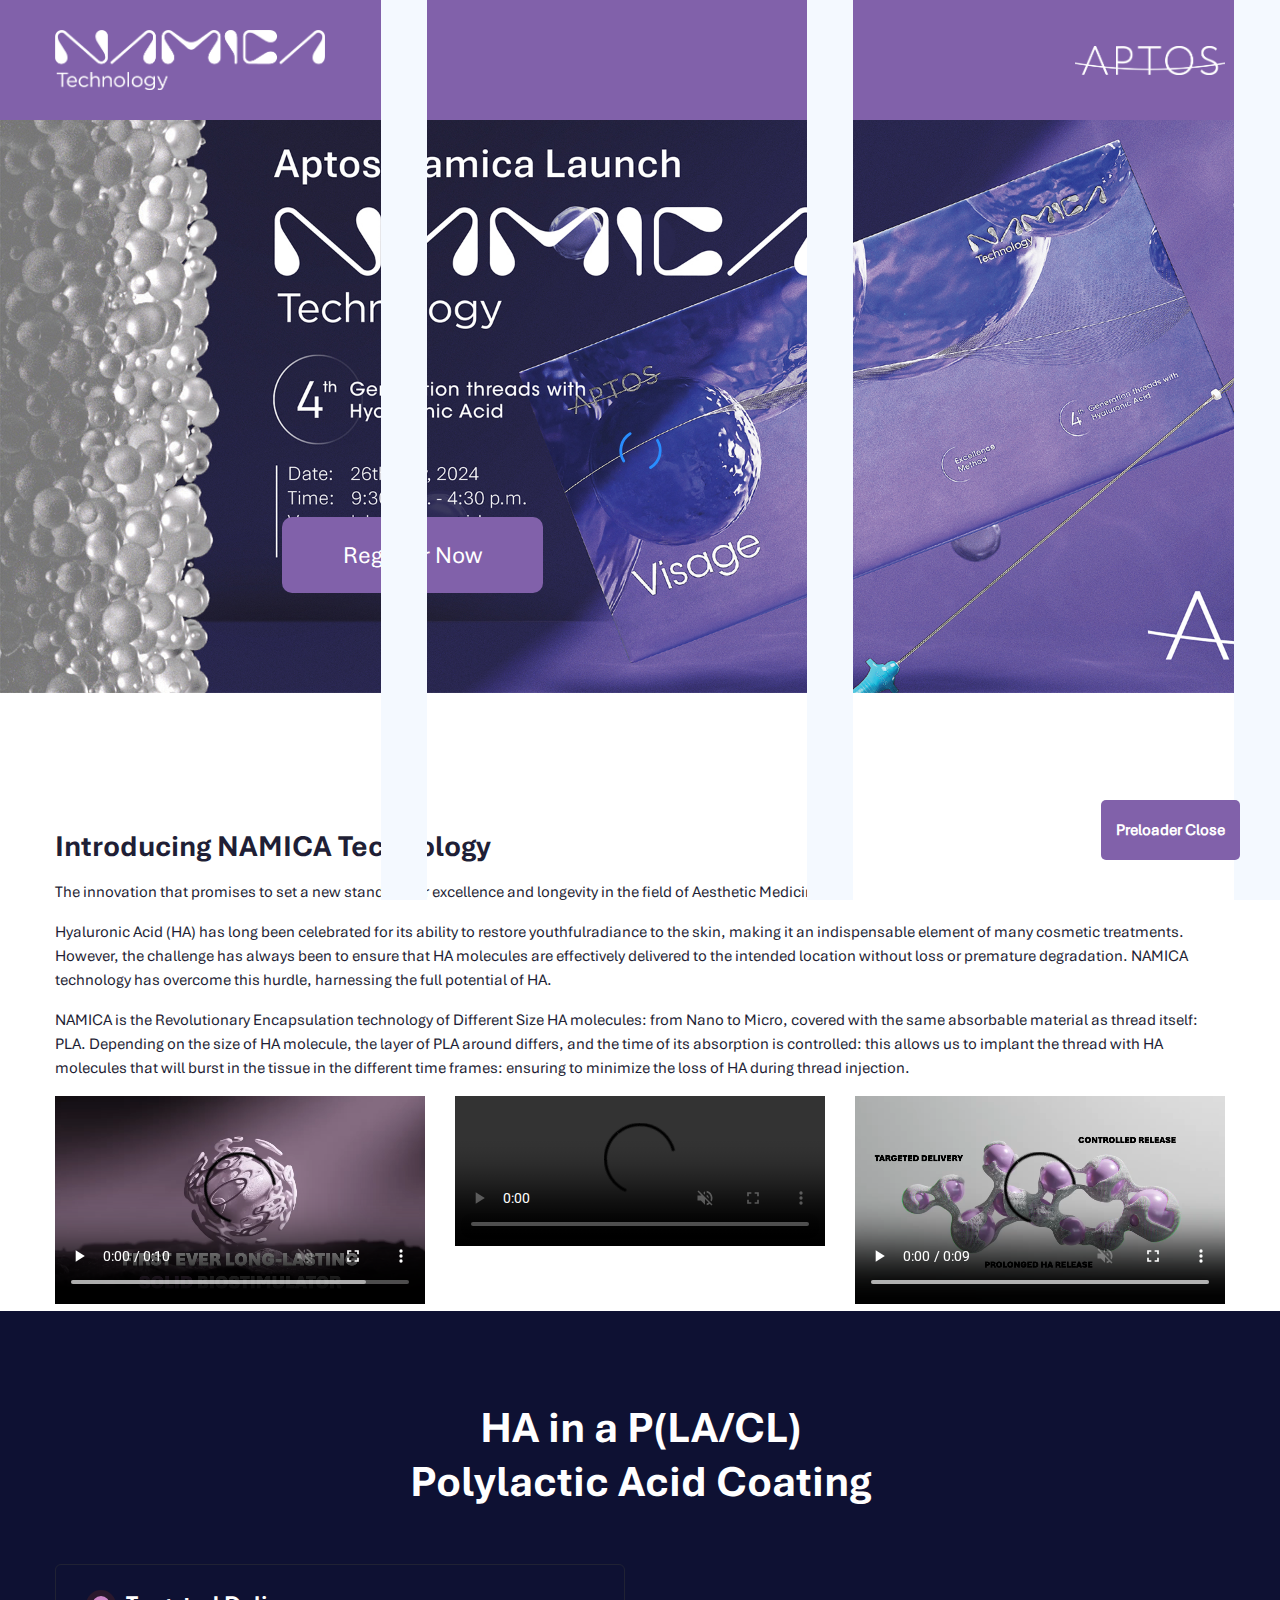
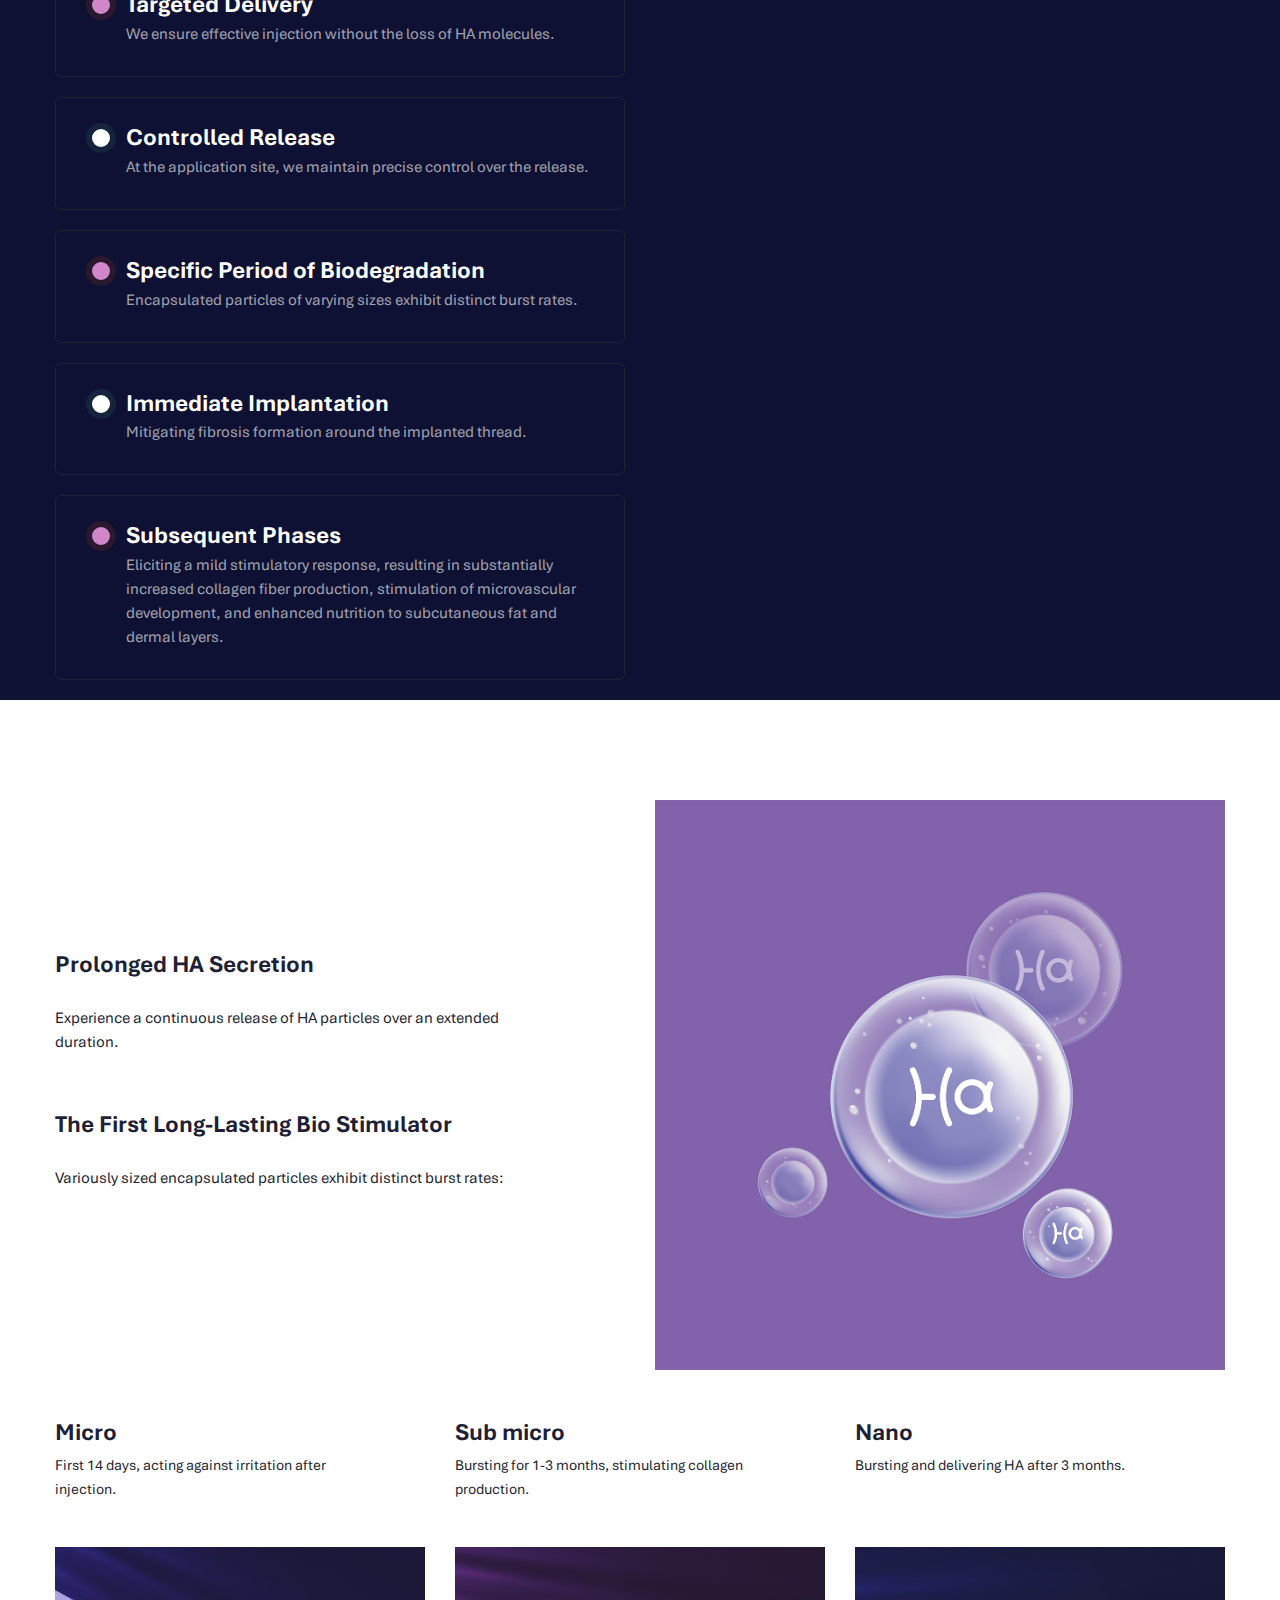
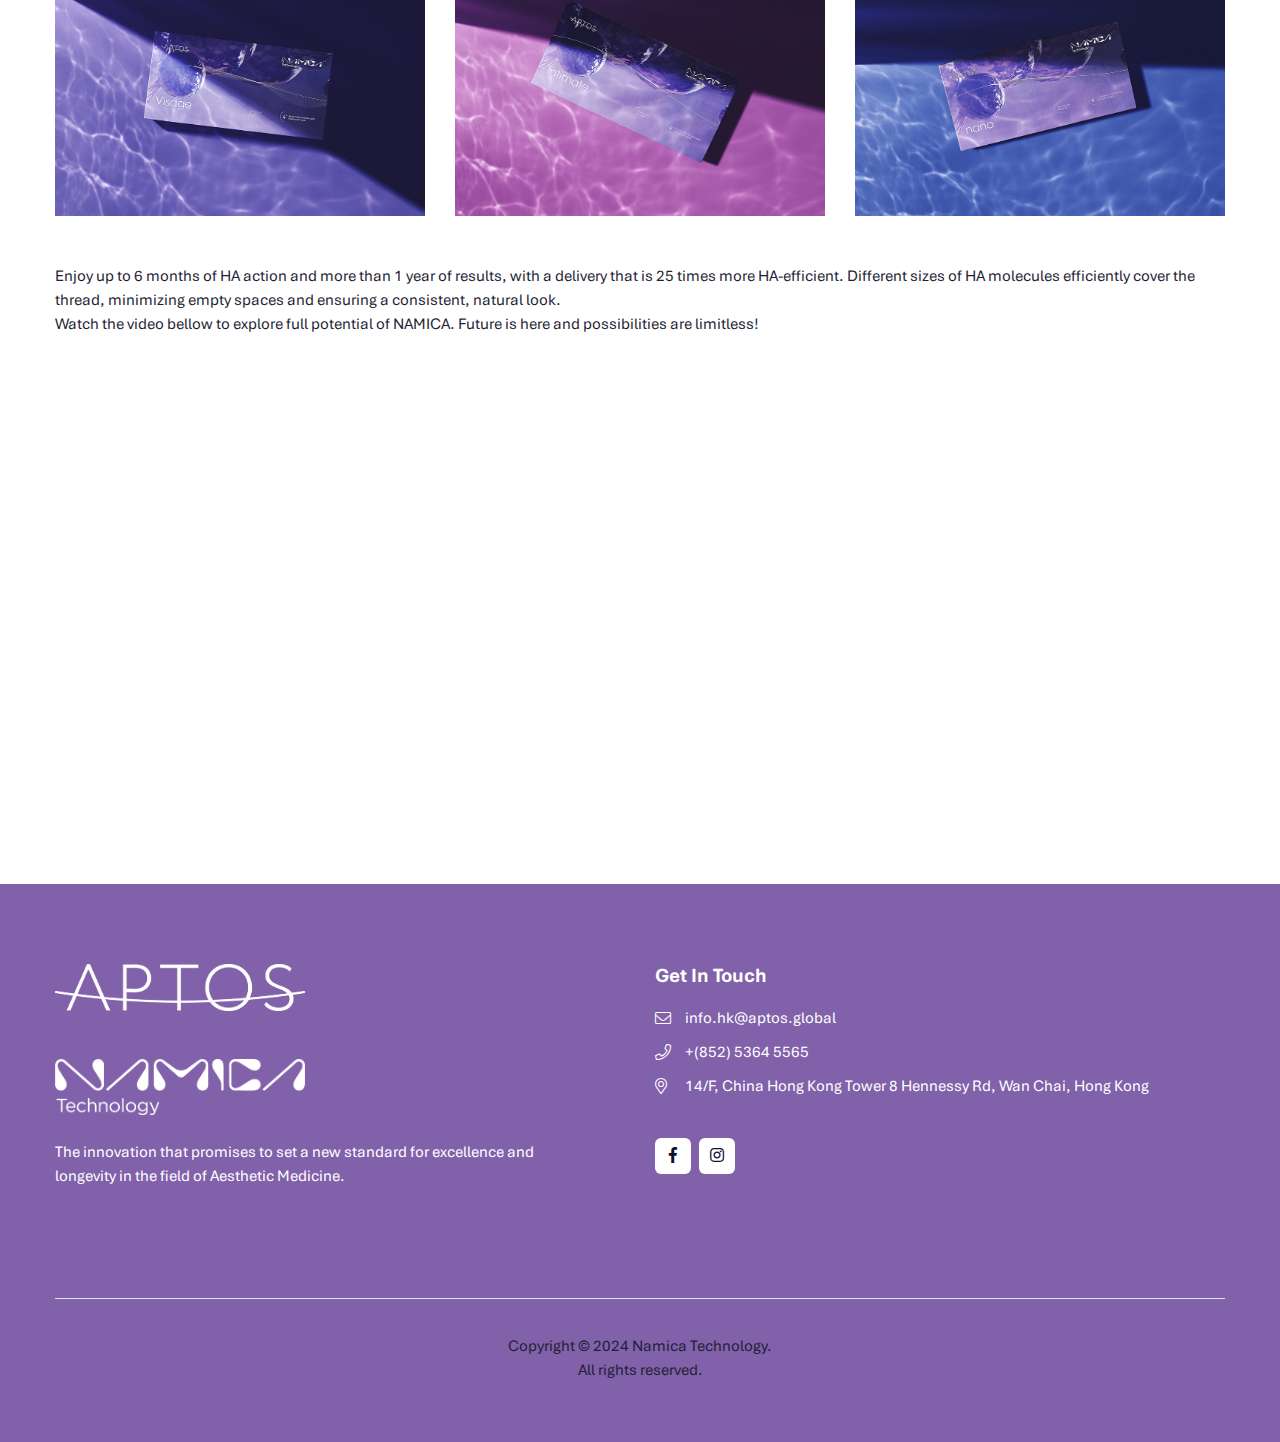
==== commit 657fd1a1: "03/04/24" ====
--- a/index.html
+++ b/index.html
@@ -35,6 +35,31 @@
 
     <!--====== Style css ======-->
     <link rel="stylesheet" href="assets/css/style.css">
+
+    <style>
+        .register-button {
+            position: absolute;
+            bottom: 100px;
+            left: 22%;
+            background-color: #8161aa;
+            font-size: 24px;
+            color: white;
+            padding: 20px 61px;
+            border-radius: 10px;
+
+        }
+        @media only screen and (max-width: 980px) {
+            .register-button {
+                bottom: 5px;
+                left: 21%;
+                width: 80px;
+                height: auto;
+                font-size: 8px;
+                padding: 6px;
+                border-radius: 5px;
+            }
+        }
+    </style>
 
 
 </head>
@@ -121,34 +146,17 @@
     <div class="container">
         <div class="header-nav-box header-nav-4-box">
             <div class="row align-items-center">
-                <div class="col-lg-2 col-md-4 col-sm-5 col-6 order-1 order-sm-1">
+                <div class="col-4 col-lg-3 order-1 order-sm-1">
                     <div class="appie-logo-box">
                         <a href="#">
                             <img src="assets/images/logo-5.png" alt="">
                         </a>
                     </div>
                 </div>
-                <div class="col-lg-8 col-md-1 col-sm-1 order-3 order-sm-2 text-end">
-                    <div class="appie-header-main-menu">
-                        <!--<ul>
-                            <li>
-                                <a href="#">Home</a>
-                            </li>
-                            <li>
-                                <a href="#">About Us</a>
-                            </li>
-                            <li>
-                                <a href="#">Service</a>
-                            </li>
-                            <li>
-                                <a href="#">News</a>
-                            </li>
-                            <li><a href="#">Contact</a></li>
-                        </ul>-->
-                    </div>
-                </div>
-                <div class="col-lg-2  col-md-7 col-sm-6 col-6 order-2 order-sm-3">
+                <div class="col-4 col-lg-9 text-right order-2 order-sm-3">
                     <img src="assets/images/Aptos-Logos-4.png" style="width: 150px; height: auto"/>
+                </div>
+                <div class="col-4 order-3 order-sm-3">
                     <div class="appie-btn-box text-right">
                         <div class="toggle-btn ml-30 canvas_open d-lg-none d-block">
                             <i class="fa fa-bars"></i>
@@ -165,13 +173,16 @@
 <!--====== APPIE HERO PART START ======-->
 
 <section class="appie-hero-area appie-hero-4-area">
-        <div class="row align-items-center">
-            <div class="col-lg-12">
-                <div class="appie-hero-thumb appie-hero-thumb-4">
-                    <img src="assets/images/Namica-Website-EN+CN-Banner-1.jpg" alt="">
-                </div>
-            </div>
-        </div>
+    <div class="row align-items-center">
+        <div class="col-lg-12">
+            <div class="appie-hero-thumb appie-hero-thumb-4">
+                <img src="assets/images/Namica-Website-EN+CN-Banner-1.jpg" alt="">
+                <a href="https://forms.office.com/e/N3PD4LL4n0" class="register-button">
+                    Register Now
+                </a>
+            </div>
+        </div>
+    </div>
     <div class="hero-shape-1">
     </div>
 </section>
@@ -181,7 +192,7 @@
 
 <!--====== APPIE VIDEO PLAYER PART START ======-->
 
-<section class="appie-video-player-area pb-100">
+<section class="appie-video-player-area pt-100">
     <div class="container">
         <div class="row">
             <div class="col-lg-12">
@@ -247,7 +258,7 @@
 
 <!--====== APPIE FEATURES 2 PART START ======-->
 
-<section class="appie-features-area-2 pt-90 pb-100" id="features">
+<section class="appie-features-area-2 pt-90" id="features">
     <div class="container">
         <div class="row justify-content-center">
             <div class="col-lg-12">
@@ -290,22 +301,13 @@
             </div>
         </div>
     </div>
-    <div class="features-shape-1">
-        <img src="assets/images/shape/shape-15.png" alt="">
-    </div>
-    <div class="features-shape-2">
-        <img src="assets/images/shape/shape-14.png" alt="">
-    </div>
-    <div class="features-shape-3">
-        <img src="assets/images/shape/shape-13.png" alt="">
-    </div>
 </section>
 
 <!--====== APPIE FEATURES 2 PART ENDS ======-->
 
 <!--====== APPIE ABOUT 3 PART START ======-->
 
-<section class="appie-about-3-area pt-100 pb-100" id="features">
+<section class="appie-about-3-area pt-100" id="features">
     <div class="container">
         <div class="row flex align-items-center justify-content-center">
             <div class="col-12 col-lg-6">
@@ -322,30 +324,30 @@
                 <img src="assets/images/namica-logo-materials-6.jpg" class="img-fluid"/>
             </div>
         </div>
-        <div class="row mt-3">
+        <div class="row mt-5">
             <div class="col-lg-4">
                 <div class="appie-traffic-service mb-30">
-                    <div class="icon">
-                        <img src="assets/images/icon/5.svg" alt="">
-                    </div>
+                   <!-- <div class="icon">
+                        <img src="assets/images/icon/micro.png" style="width: 30px; height: auto;" alt="">
+                    </div>-->
                     <h5 class="title">Micro</h5>
                     <p>First 14 days, acting against irritation after injection.</p>
                 </div>
             </div>
             <div class="col-lg-4">
                 <div class="appie-traffic-service item-2 mb-30">
-                    <div class="icon">
-                        <img src="assets/images/icon/1.png" alt="">
-                    </div>
+                    <!--<div class="icon">
+                        <img src="assets/images/icon/sub-micro.png" style="width: 30px; height: auto;" alt="">
+                    </div>-->
                     <h5 class="title">Sub micro</h5>
                     <p>Bursting for 1-3 months, stimulating collagen production.</p>
                 </div>
             </div>
             <div class="col-lg-4">
                 <div class="appie-traffic-service item-3 mb-30">
-                    <div class="icon">
-                        <img src="assets/images/icon/1.png" alt="">
-                    </div>
+                    <!--<div class="icon">
+                        <img src="assets/images/icon/nano.png" style="width: 30px; height: auto;" alt="">
+                    </div>-->
                     <h5 class="title">Nano</h5>
                     <p>Bursting and delivering HA after 3 months.</p>
                 </div>
@@ -363,7 +365,7 @@
                 <img src="assets/images/products/3.jpg" class="img-fluid"/>
             </div>
         </div>
-        <div class="row mt-5">
+        <div class="container-fluid row mt-5">
             <p>Enjoy up to 6 months of HA action and more than 1 year of results, with a delivery
                 that is 25 times more HA-efficient. Different sizes of HA molecules efficiently cover
                 the thread, minimizing empty spaces and ensuring a consistent, natural look.</p>
@@ -374,7 +376,7 @@
 </section>
 
 
-<section class="appie-video-player-area pb-100">
+<section class="appie-video-player-area pt-25">
     <div class="container">
         <div class="row">
             <div class="col-lg-12">
@@ -403,12 +405,12 @@
             <div class="col-lg-6 col-md-6">
                 <div class="footer-about-widget footer-about-widget-5">
                     <div class="logo">
-                        <a href="#"><img src="assets/images/Aptos-Logos-4.png" alt=""></a>
+                        <a href="#"><img src="assets/images/Aptos-Logos-4.png" style="width: 250px; height: auto" alt=""></a>
                     </div>
                     <div class="logo mt-5">
-                        <a href="#"><img src="assets/images/logo-5.png" alt=""></a>
-                    </div>
-                    <p>The innovation that promises to set a new
+                        <a href="#"><img src="assets/images/logo-5.png" style="width: 250px; height: auto" alt=""></a>
+                    </div>
+                    <p style="color: #ffffff;">The innovation that promises to set a new
                         standard for excellence and longevity in the field of Aesthetic Medicine.</p>
                     <div class="social mt-30">
                         <!--<ul>
@@ -434,7 +436,7 @@
             </div>-->
             <div class="col-lg-6 col-md-6">
                 <div class="footer-widget-info">
-                    <h4 class="title">Get In Touch</h4>
+                    <h4 class="title" style="color: #fff;">Get In Touch</h4>
                     <ul>
                         <li><a href="#"><i class="fal fa-envelope"></i> info.hk@aptos.global</a></li>
                         <li><a href="#"><i class="fal fa-phone"></i> +(852) 5364 5565</a></li>
@@ -454,8 +456,9 @@
         <div class="row">
             <div class="col-lg-12">
                 <div class="footer-copyright d-flex align-items-center justify-content-center pt-35">
-                    <div class="copyright-text">
-                        <p>Copyright © 2024 Namica Technology. All rights reserved.</p>
+                    <div class="copyright-text text-center">
+                        <p>Copyright © 2024 Namica Technology.</p>
+                        <p>All rights reserved.</p>
                     </div>
                 </div>
             </div>
--- a/assets/css/style.css
+++ b/assets/css/style.css
@@ -1824,7 +1824,7 @@
   background-size: cover;
   background-position: center;
   padding-top: 95px;
-  padding-bottom: 60px;
+  padding-bottom: 0;
 }
 .appie-hero-area.appie-hero-6-area {
   background-image: url(../images/hero-bg-3.jpg);
@@ -3384,10 +3384,11 @@
   border-radius: 50%;
 }
 .appie-features-box-item p {
-  font-size: 14px;
+  font-size: 16px;
   opacity: 0.6;
   color: #fff;
   margin-top: 3px;
+  line-height: 24px;
 }
 .appie-features-box-item:hover {
   border-color: #ff3e66;
@@ -3676,7 +3677,7 @@
   box-shadow: 0px 6px 10px 0px rgba(16, 73, 189, 0.3);
 }
 .appie-traffic-service .title {
-  font-size: 20px;
+  font-size: 24px;
   font-weight: 700;
   padding-bottom: 7px;
 }
@@ -6479,7 +6480,7 @@
 .footer-widget-info ul li a i {
   position: absolute;
   left: 0;
-  top: 0;
+  top: 4px;
   color: #ffffff;
 }
 
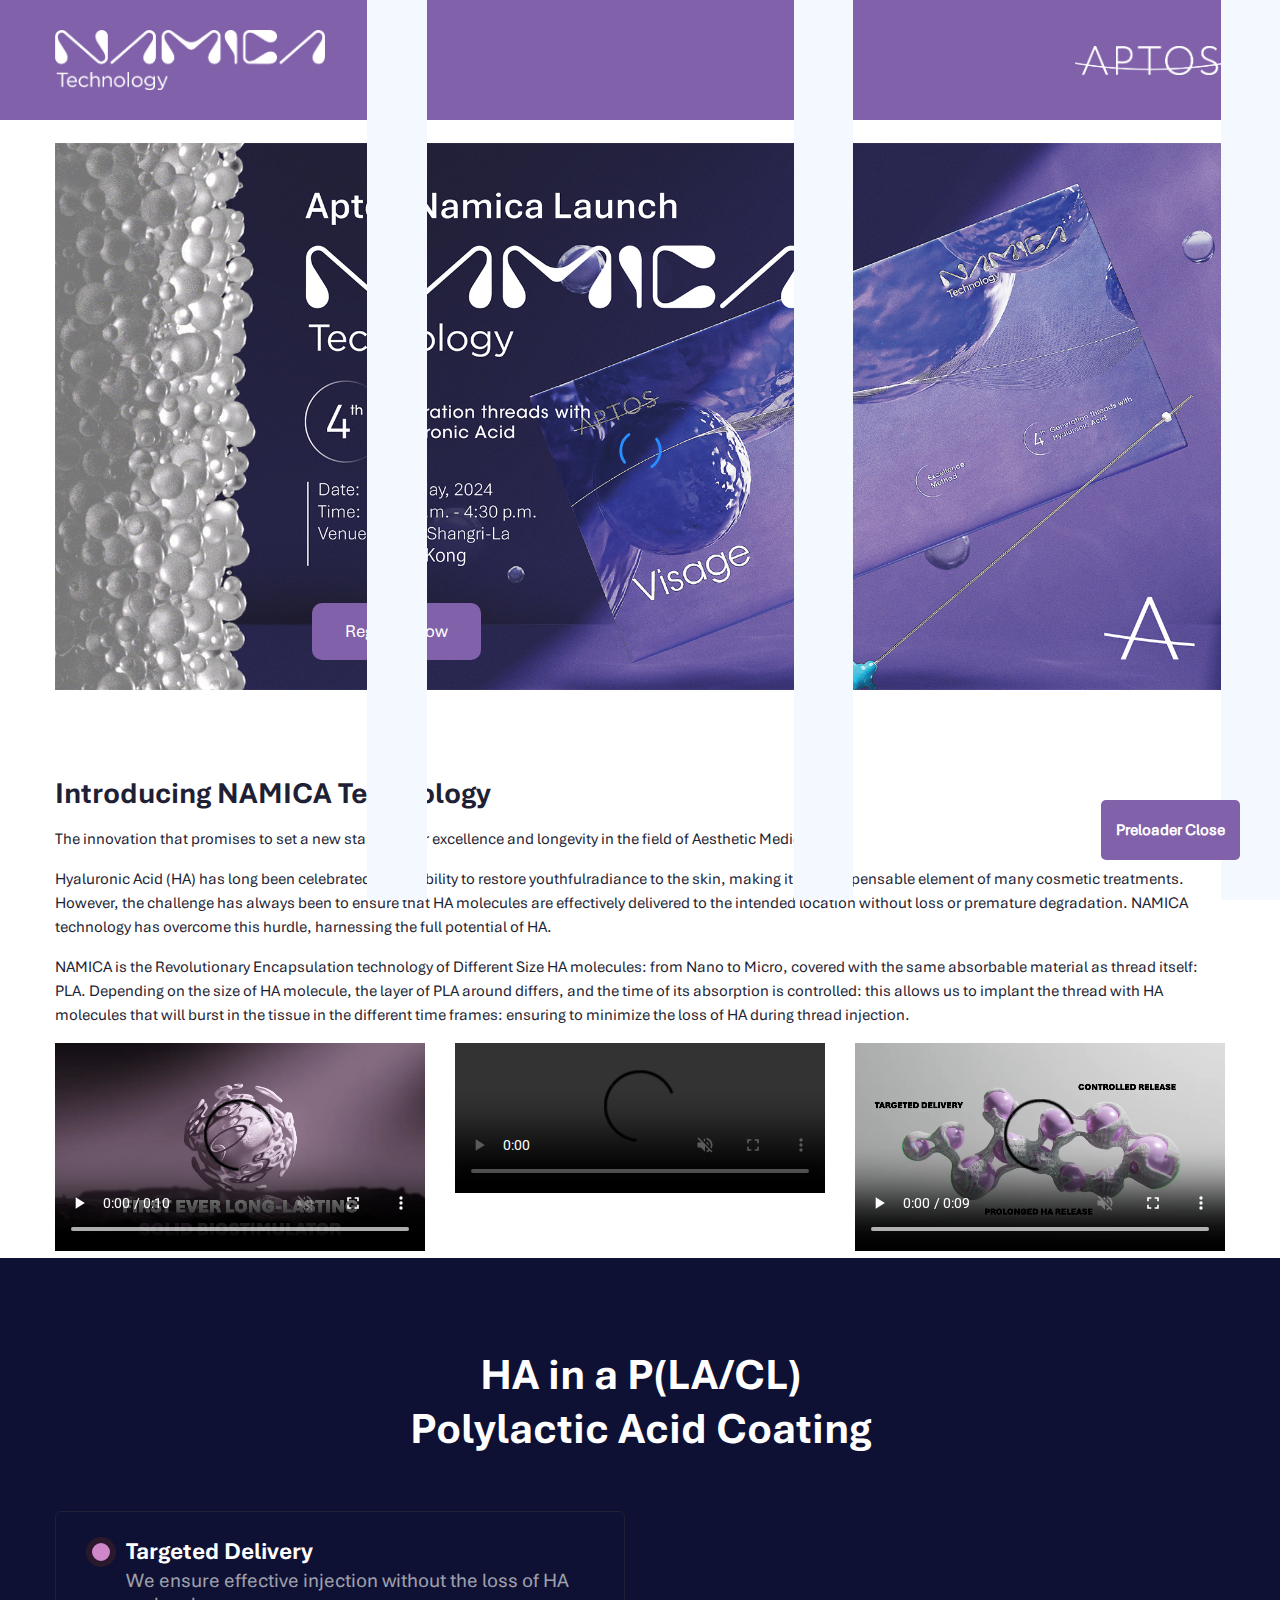
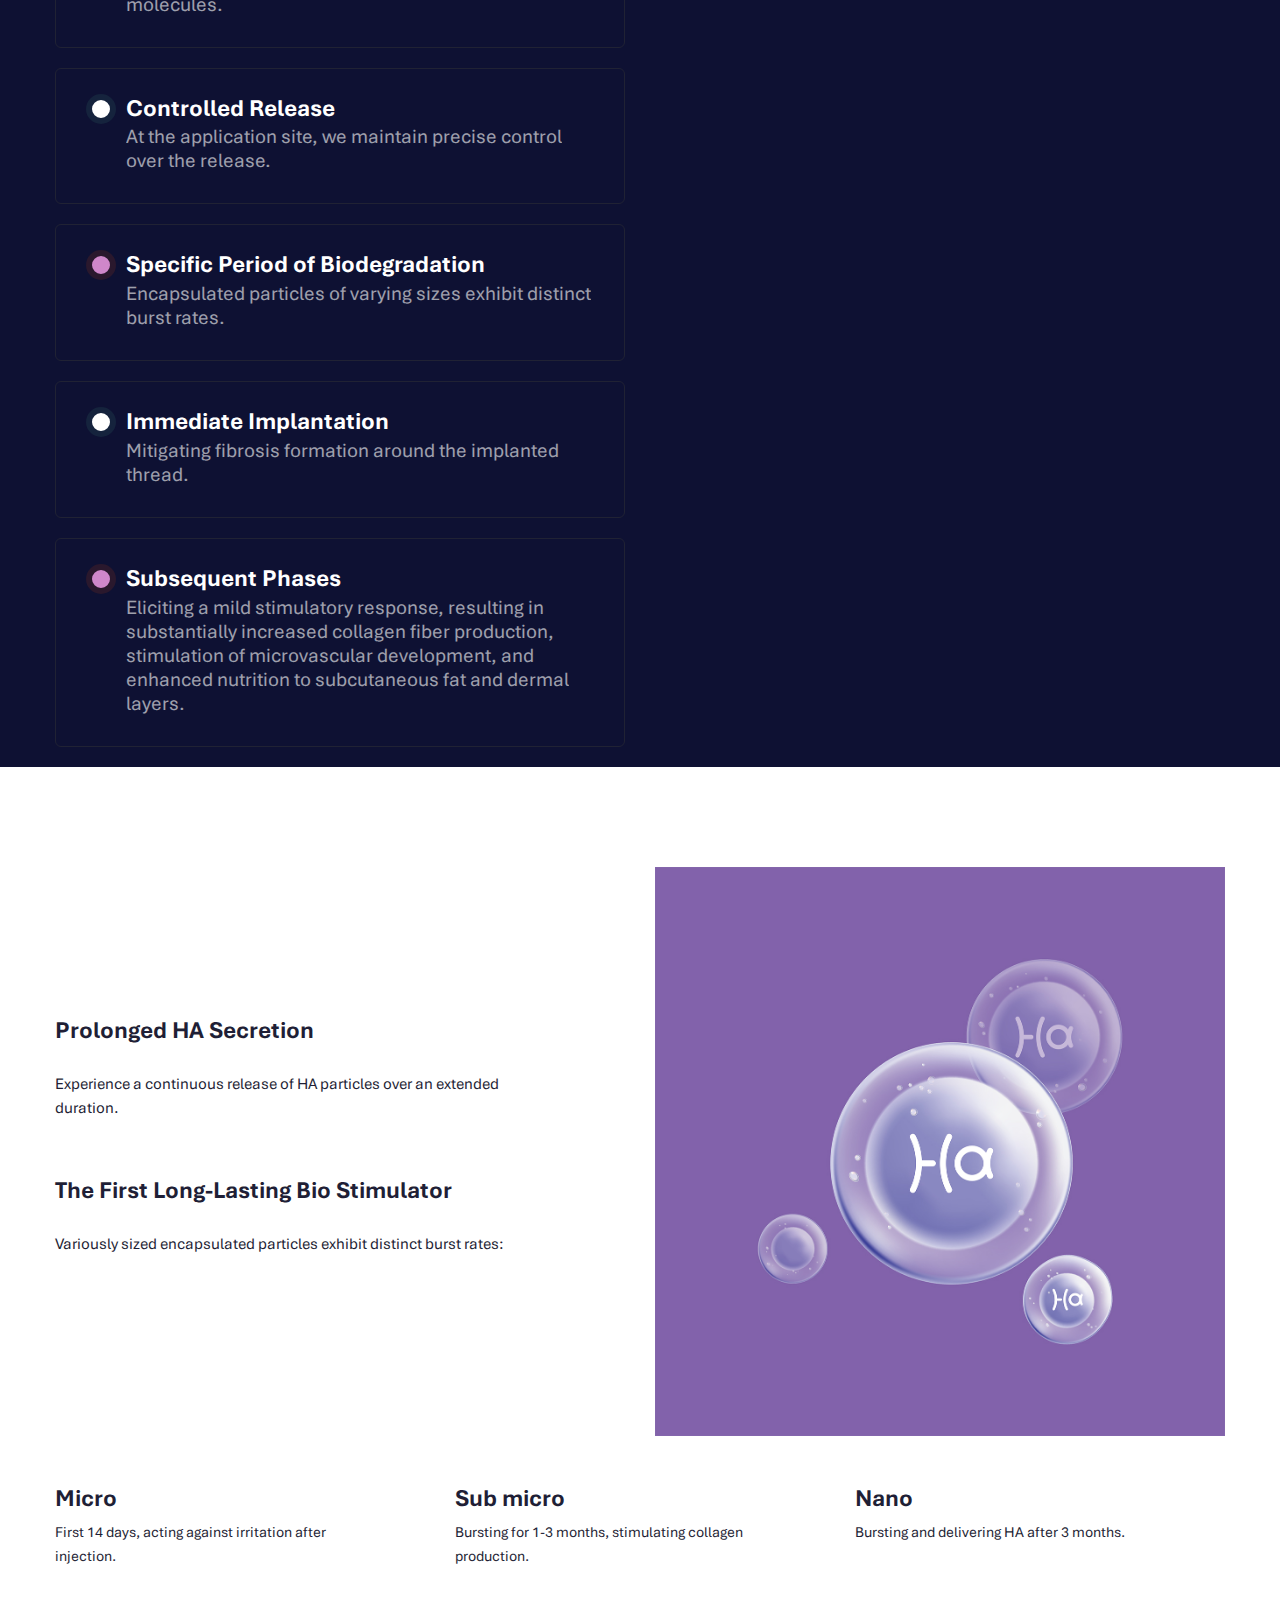
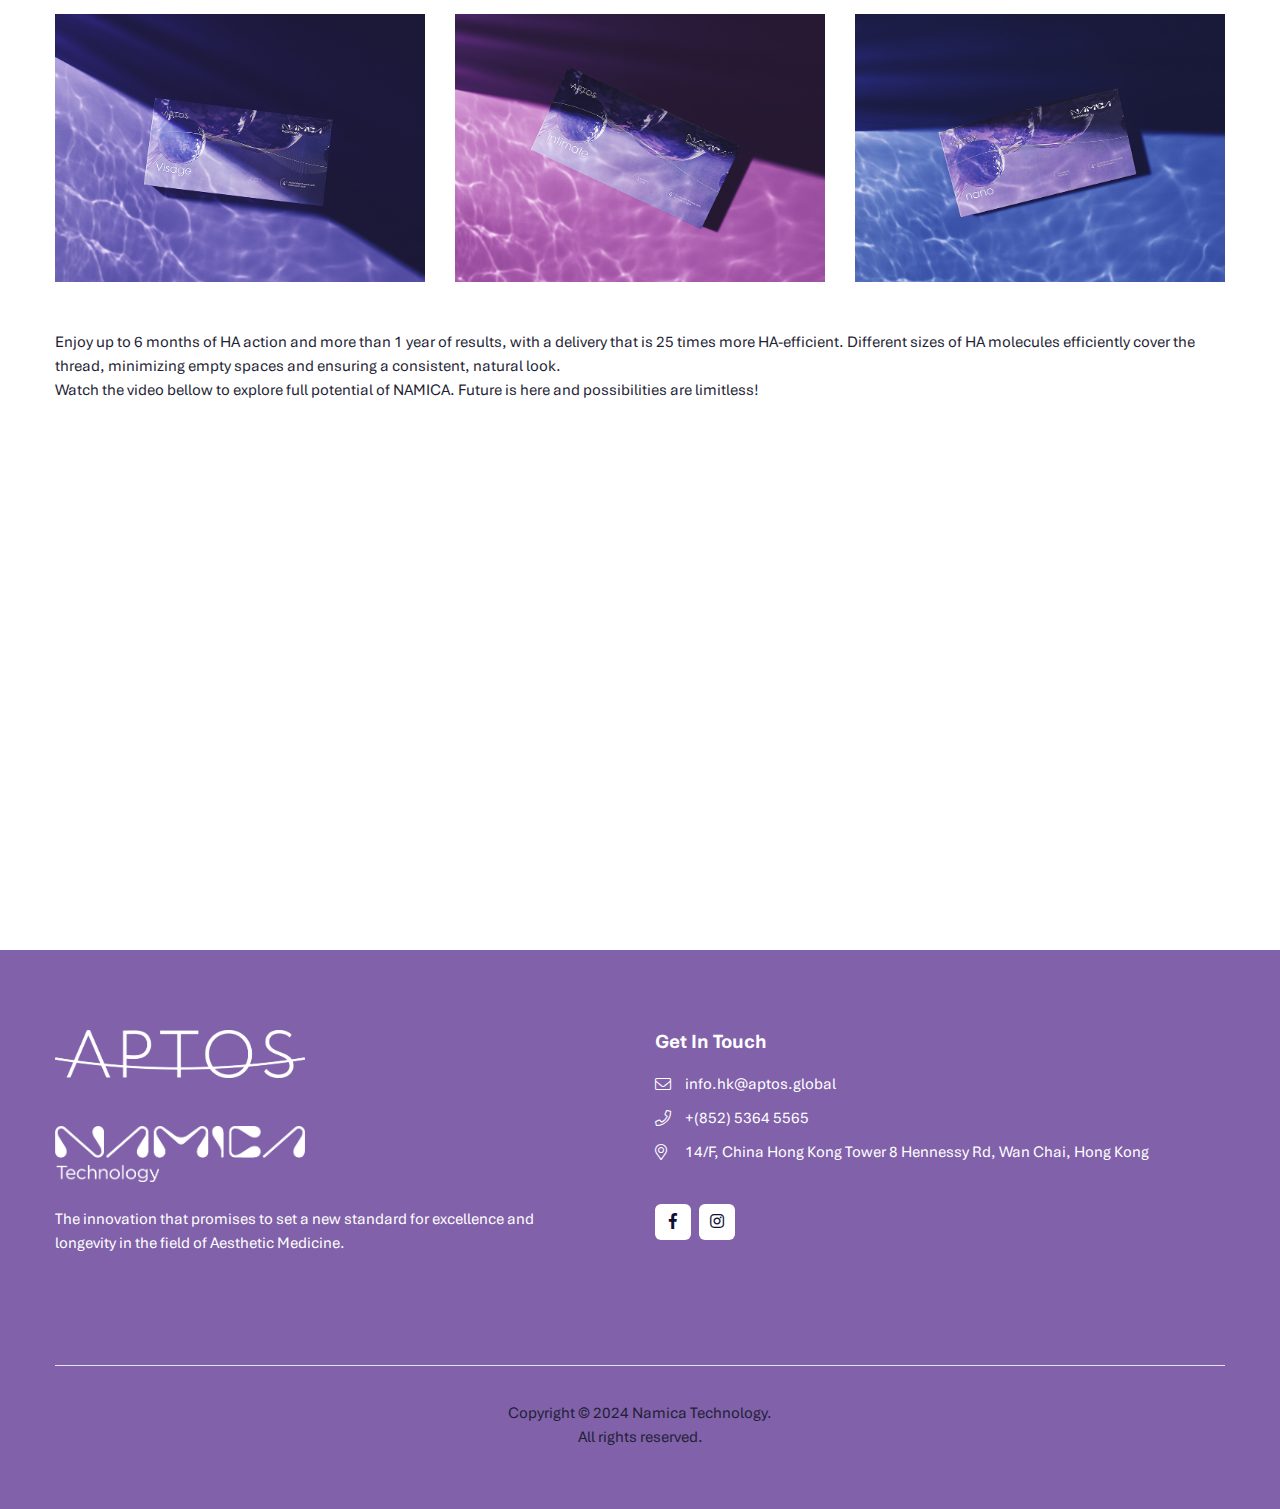
==== commit 8b786ee5: "08/04/24" ====
--- a/index.html
+++ b/index.html
@@ -39,12 +39,12 @@
     <style>
         .register-button {
             position: absolute;
-            bottom: 100px;
+            bottom: 30px;
             left: 22%;
             background-color: #8161aa;
-            font-size: 24px;
+            font-size: 18px;
             color: white;
-            padding: 20px 61px;
+            padding: 15px 33px;
             border-radius: 10px;
 
         }
@@ -172,8 +172,8 @@
 
 <!--====== APPIE HERO PART START ======-->
 
-<section class="appie-hero-area appie-hero-4-area">
-    <div class="row align-items-center">
+<section class="appie-hero-area appie-hero-4-area container">
+    <div class="row align-items-center mt-5">
         <div class="col-lg-12">
             <div class="appie-hero-thumb appie-hero-thumb-4">
                 <img src="assets/images/Namica-Website-EN+CN-Banner-1.jpg" alt="">
@@ -192,7 +192,7 @@
 
 <!--====== APPIE VIDEO PLAYER PART START ======-->
 
-<section class="appie-video-player-area pt-100">
+<section class="appie-video-player-area pt-50">
     <div class="container">
         <div class="row">
             <div class="col-lg-12">
--- a/assets/css/style.css
+++ b/assets/css/style.css
@@ -3384,7 +3384,7 @@
   border-radius: 50%;
 }
 .appie-features-box-item p {
-  font-size: 16px;
+  font-size: 20px;
   opacity: 0.6;
   color: #fff;
   margin-top: 3px;
